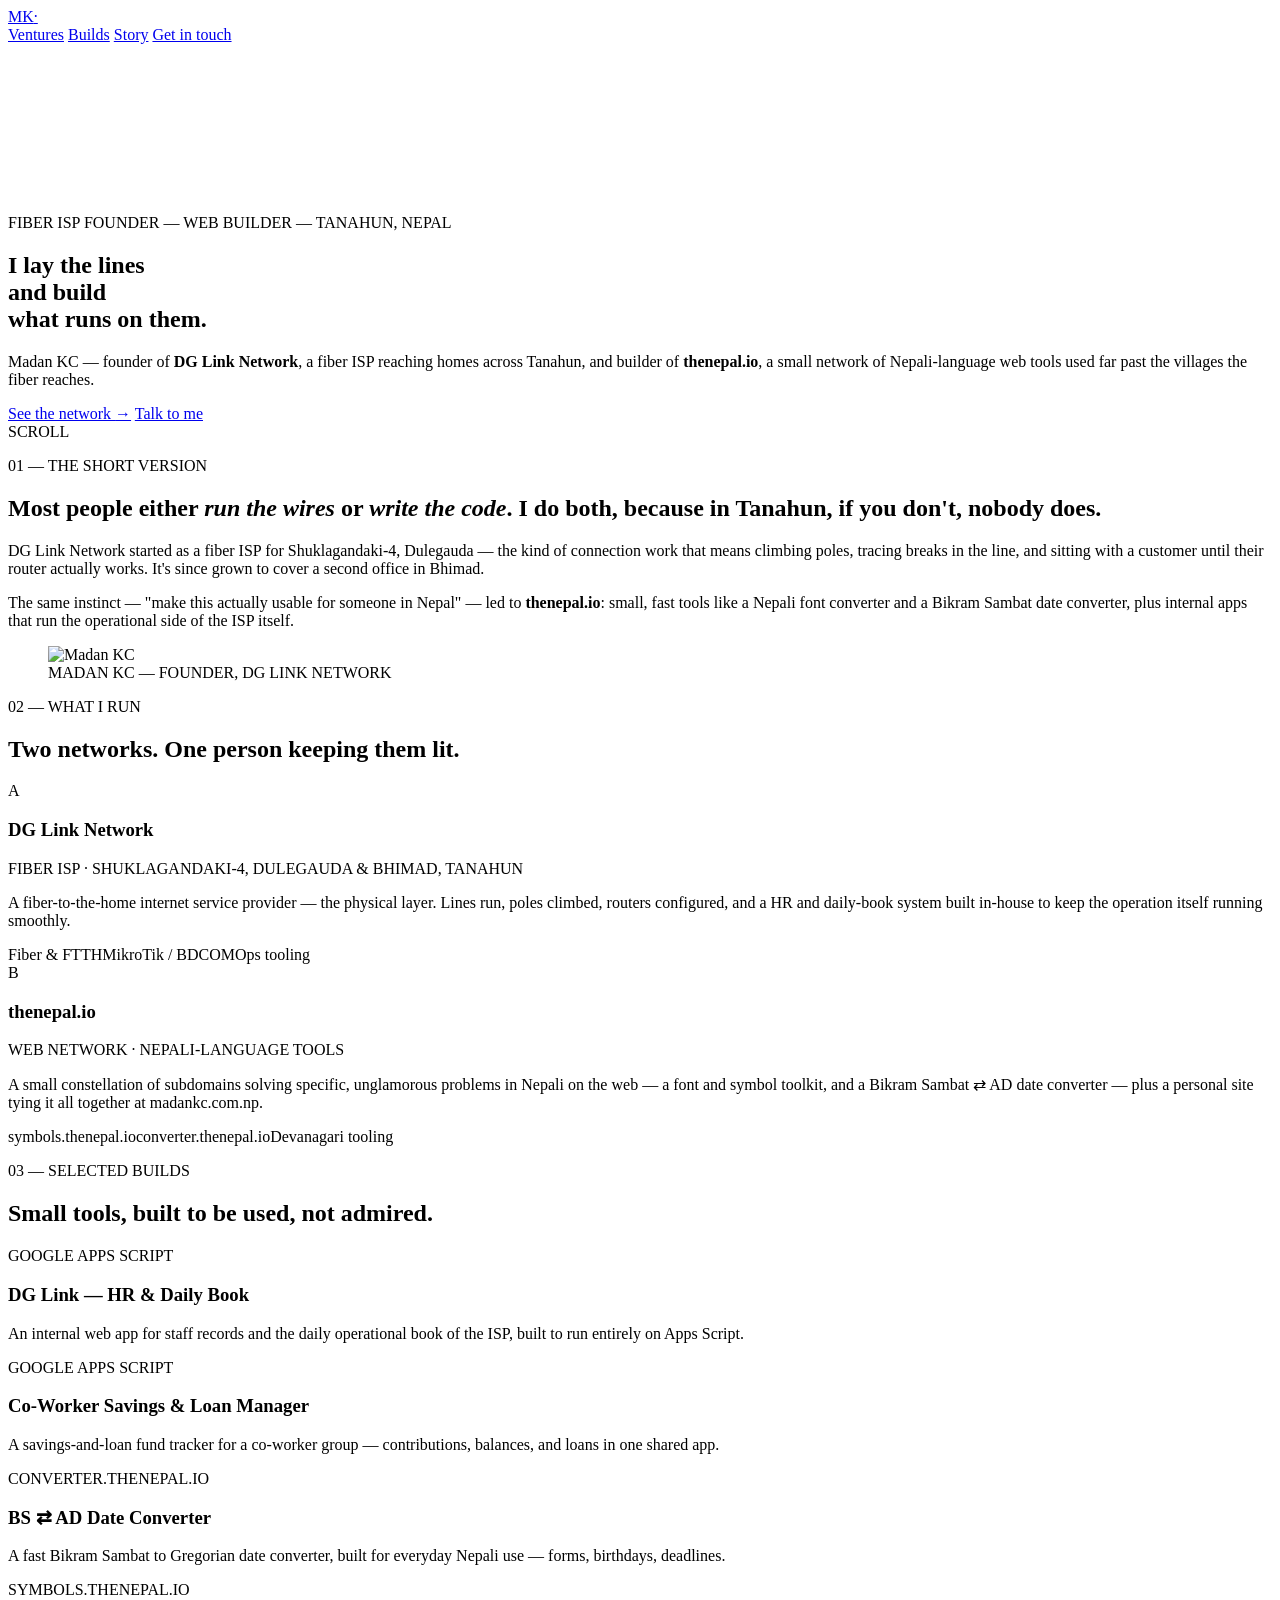
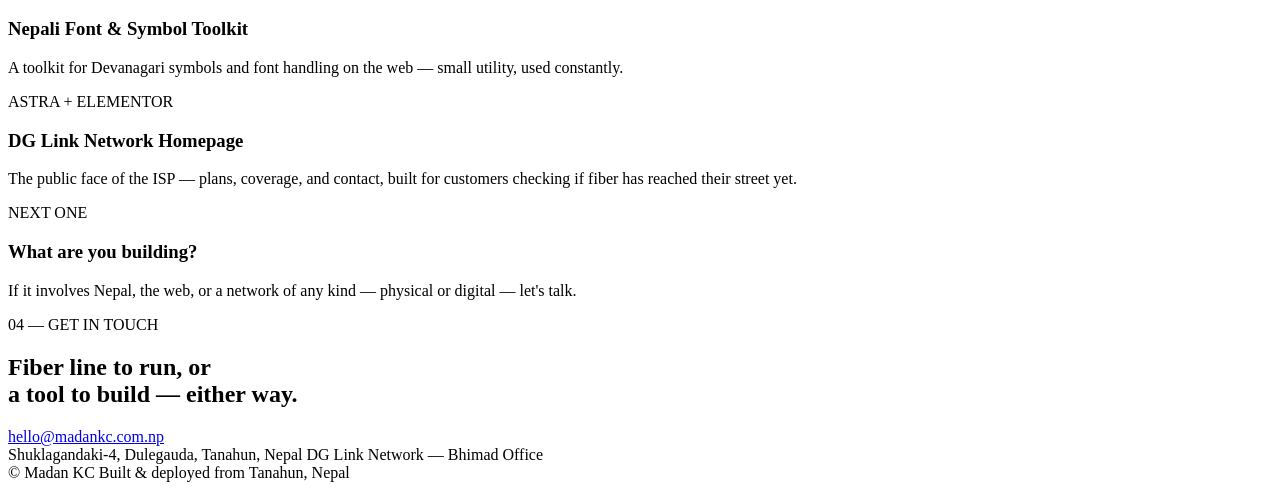
==== index.html @ 20a12b18 "Add files via upload" ====
<!DOCTYPE html>
<html lang="en">
<head>
<meta charset="UTF-8">
<meta name="viewport" content="width=device-width, initial-scale=1.0">
<title>Madan KC — Network &amp; Web Builder, Tanahun, Nepal</title>
<meta name="description" content="Madan KC builds internet infrastructure and the web tools that run on it — from DG Link Network's fiber lines in Tanahun to thenepal.io's Nepali web tools.">

<link rel="preconnect" href="https://fonts.googleapis.com">
<link rel="preconnect" href="https://fonts.gstatic.com" crossorigin>
<link href="https://fonts.googleapis.com/css2?family=Space+Grotesk:wght@400;500;600;700&family=IBM+Plex+Sans:wght@400;500;600&family=IBM+Plex+Mono:wght@400;500&display=swap" rel="stylesheet">

<link rel="stylesheet" href="css/style.css">
</head>
<body>

<div class="grain"></div>
<div class="cursor-dot" id="cursorDot"></div>

<header class="site-nav">
  <a href="#top" class="nav-mark">MK<span>·</span></a>
  <nav class="nav-links">
    <a href="#ventures" data-hover>Ventures</a>
    <a href="#builds" data-hover>Builds</a>
    <a href="#story" data-hover>Story</a>
    <a href="#contact" data-hover class="nav-cta">Get in touch</a>
  </nav>
</header>

<!-- ============ HERO ============ -->
<section class="hero" id="top">
  <canvas id="heroCanvas"></canvas>
  <div class="hero-vignette"></div>

  <div class="hero-content">
    <p class="eyebrow mono">FIBER ISP FOUNDER — WEB BUILDER — TANAHUN, NEPAL</p>
    <h1 class="hero-title">
      I lay the lines<br>
      <span class="accent-amber">and build</span><br>
      what runs on them.
    </h1>
    <p class="hero-sub">
      Madan KC — founder of <strong>DG Link Network</strong>, a fiber ISP reaching homes
      across Tanahun, and builder of <strong>thenepal.io</strong>, a small network of
      Nepali-language web tools used far past the villages the fiber reaches.
    </p>
    <div class="hero-actions">
      <a href="#ventures" class="btn btn-primary" data-hover>See the network <span>→</span></a>
      <a href="#contact" class="btn btn-ghost" data-hover>Talk to me</a>
    </div>
  </div>

  <div class="hero-scroll mono">
    <span>SCROLL</span>
    <div class="scroll-line"><i></i></div>
  </div>
</section>

<!-- ============ SIGNAL DIVIDER ============ -->
<div class="signal-divider" data-signal></div>

<!-- ============ STORY ============ -->
<section class="story" id="story">
  <div class="wrap">
    <p class="section-tag mono">01 — THE SHORT VERSION</p>
    <h2 class="story-lead">
      Most people either <em>run the wires</em> or <em>write the code</em>.
      I do both, because in Tanahun, if you don't, nobody does.
    </h2>
    <div class="story-grid story-grid-portrait">
      <div class="story-col">
        <p>
          DG Link Network started as a fiber ISP for Shuklagandaki-4, Dulegauda —
          the kind of connection work that means climbing poles, tracing breaks
          in the line, and sitting with a customer until their router actually
          works. It's since grown to cover a second office in Bhimad.
        </p>
        <p>
          The same instinct — "make this actually usable for someone in Nepal" —
          led to <strong>thenepal.io</strong>: small, fast tools like a Nepali
          font converter and a Bikram Sambat date converter, plus internal apps
          that run the operational side of the ISP itself.
        </p>
      </div>
      <figure class="story-portrait">
        <img src="assets/profile.jpg" alt="Madan KC" loading="lazy">
        <figcaption class="mono">MADAN KC — FOUNDER, DG LINK NETWORK</figcaption>
      </figure>
    </div>
  </div>
</section>

<!-- ============ VENTURES ============ -->
<section class="ventures" id="ventures">
  <div class="wrap">
    <p class="section-tag mono">02 — WHAT I RUN</p>
    <h2 class="section-title">Two networks. One person keeping them lit.</h2>

    <article class="venture-card">
      <div class="venture-index mono">A</div>
      <div class="venture-body">
        <h3>DG Link Network</h3>
        <p class="venture-role mono">FIBER ISP · SHUKLAGANDAKI-4, DULEGAUDA &amp; BHIMAD, TANAHUN</p>
        <p>
          A fiber-to-the-home internet service provider — the physical layer.
          Lines run, poles climbed, routers configured, and a HR and daily-book
          system built in-house to keep the operation itself running smoothly.
        </p>
        <div class="venture-tags">
          <span>Fiber &amp; FTTH</span><span>MikroTik / BDCOM</span><span>Ops tooling</span>
        </div>
      </div>
      <div class="venture-visual" data-node></div>
    </article>

    <article class="venture-card reverse">
      <div class="venture-index mono">B</div>
      <div class="venture-body">
        <h3>thenepal.io</h3>
        <p class="venture-role mono">WEB NETWORK · NEPALI-LANGUAGE TOOLS</p>
        <p>
          A small constellation of subdomains solving specific, unglamorous
          problems in Nepali on the web — a font and symbol toolkit, and a
          Bikram Sambat ⇄ AD date converter — plus a personal site tying it
          all together at madankc.com.np.
        </p>
        <div class="venture-tags">
          <span>symbols.thenepal.io</span><span>converter.thenepal.io</span><span>Devanagari tooling</span>
        </div>
      </div>
      <div class="venture-visual" data-node></div>
    </article>
  </div>
</section>

<!-- ============ SIGNAL DIVIDER ============ -->
<div class="signal-divider" data-signal></div>

<!-- ============ BUILDS ============ -->
<section class="builds" id="builds">
  <div class="wrap">
    <p class="section-tag mono">03 — SELECTED BUILDS</p>
    <h2 class="section-title">Small tools, built to be used, not admired.</h2>

    <div class="builds-grid">
      <div class="build-card" data-hover>
        <p class="build-tag mono">GOOGLE APPS SCRIPT</p>
        <h3>DG Link — HR &amp; Daily Book</h3>
        <p>An internal web app for staff records and the daily operational book of the ISP, built to run entirely on Apps Script.</p>
      </div>
      <div class="build-card" data-hover>
        <p class="build-tag mono">GOOGLE APPS SCRIPT</p>
        <h3>Co-Worker Savings &amp; Loan Manager</h3>
        <p>A savings-and-loan fund tracker for a co-worker group — contributions, balances, and loans in one shared app.</p>
      </div>
      <div class="build-card" data-hover>
        <p class="build-tag mono">CONVERTER.THENEPAL.IO</p>
        <h3>BS ⇄ AD Date Converter</h3>
        <p>A fast Bikram Sambat to Gregorian date converter, built for everyday Nepali use — forms, birthdays, deadlines.</p>
      </div>
      <div class="build-card" data-hover>
        <p class="build-tag mono">SYMBOLS.THENEPAL.IO</p>
        <h3>Nepali Font &amp; Symbol Toolkit</h3>
        <p>A toolkit for Devanagari symbols and font handling on the web — small utility, used constantly.</p>
      </div>
      <div class="build-card" data-hover>
        <p class="build-tag mono">ASTRA + ELEMENTOR</p>
        <h3>DG Link Network Homepage</h3>
        <p>The public face of the ISP — plans, coverage, and contact, built for customers checking if fiber has reached their street yet.</p>
      </div>
      <div class="build-card build-card-cta" data-hover>
        <p class="build-tag mono">NEXT ONE</p>
        <h3>What are you building?</h3>
        <p>If it involves Nepal, the web, or a network of any kind — physical or digital — let's talk.</p>
      </div>
    </div>
  </div>
</section>

<!-- ============ CONTACT ============ -->
<section class="contact" id="contact">
  <div class="wrap">
    <p class="section-tag mono">04 — GET IN TOUCH</p>
    <h2 class="contact-title">
      Fiber line to run, or<br><span class="accent-teal">a tool to build</span> — either way.
    </h2>
    <div class="contact-row">
      <a href="mailto:hello@madankc.com.np" class="contact-email" data-hover>hello@madankc.com.np</a>
      <div class="contact-meta mono">
        <span>Shuklagandaki-4, Dulegauda, Tanahun, Nepal</span>
        <span>DG Link Network — Bhimad Office</span>
      </div>
    </div>
  </div>
</section>

<footer class="site-footer">
  <div class="wrap">
    <span class="mono">© <span id="year"></span> Madan KC</span>
    <span class="mono">Built &amp; deployed from Tanahun, Nepal</span>
  </div>
</footer>

<script type="importmap">
{ "imports": { "three": "https://unpkg.com/three@0.160.0/build/three.module.js" } }
</script>
<script src="https://cdnjs.cloudflare.com/ajax/libs/gsap/3.12.5/gsap.min.js"></script>
<script src="https://cdnjs.cloudflare.com/ajax/libs/gsap/3.12.5/ScrollTrigger.min.js"></script>
<script type="module" src="js/hero.js"></script>
<script src="js/main.js"></script>
</body>
</html>
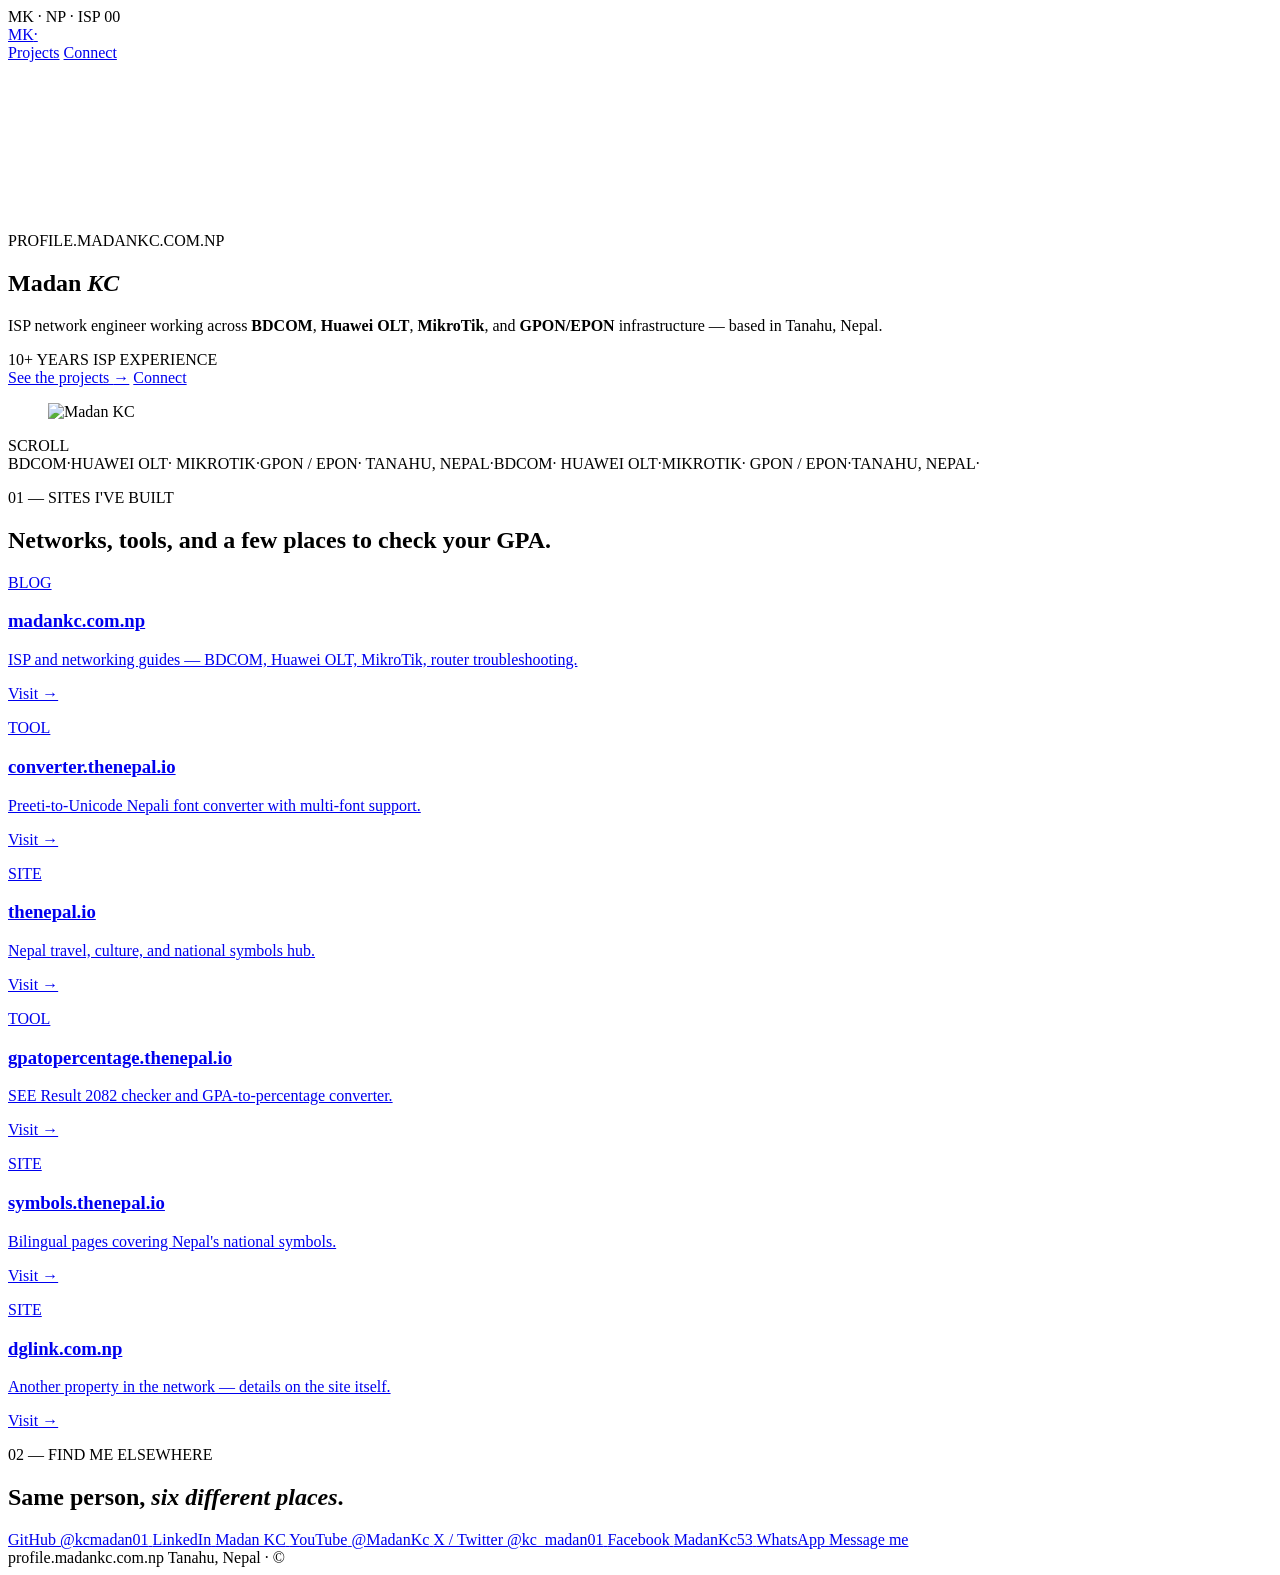
==== commit efb36e3d: "Update index.html" ====
--- a/index.html
+++ b/index.html
@@ -3,27 +3,35 @@
 <head>
 <meta charset="UTF-8">
 <meta name="viewport" content="width=device-width, initial-scale=1.0">
-<title>Madan KC — Network &amp; Web Builder, Tanahun, Nepal</title>
-<meta name="description" content="Madan KC builds internet infrastructure and the web tools that run on it — from DG Link Network's fiber lines in Tanahun to thenepal.io's Nepali web tools.">
+<title>Madan KC — ISP Network Engineer, Tanahu, Nepal</title>
+<meta name="description" content="Madan KC — ISP network engineer working across BDCOM, Huawei OLT, MikroTik and GPON/EPON infrastructure in Tanahu, Nepal. Sites, tools and where to find him.">
 
 <link rel="preconnect" href="https://fonts.googleapis.com">
 <link rel="preconnect" href="https://fonts.gstatic.com" crossorigin>
-<link href="https://fonts.googleapis.com/css2?family=Space+Grotesk:wght@400;500;600;700&family=IBM+Plex+Sans:wght@400;500;600&family=IBM+Plex+Mono:wght@400;500&display=swap" rel="stylesheet">
+<link href="https://fonts.googleapis.com/css2?family=Space+Grotesk:wght@400;500;600;700&family=Fraunces:ital,wght@1,500&family=IBM+Plex+Sans:wght@400;500;600&family=IBM+Plex+Mono:wght@400;500&display=swap" rel="stylesheet">
 
 <link rel="stylesheet" href="css/style.css">
 </head>
 <body>
 
 <div class="grain"></div>
+<div class="cursor-ring" id="cursorRing"></div>
 <div class="cursor-dot" id="cursorDot"></div>
+
+<!-- ============ LOADER ============ -->
+<div class="loader" id="loader">
+  <div class="loader-inner">
+    <span class="loader-mark mono">MK · NP · ISP</span>
+    <span class="loader-count mono" id="loaderCount">00</span>
+  </div>
+  <div class="loader-bar"><i id="loaderFill"></i></div>
+</div>
 
 <header class="site-nav">
   <a href="#top" class="nav-mark">MK<span>·</span></a>
   <nav class="nav-links">
-    <a href="#ventures" data-hover>Ventures</a>
-    <a href="#builds" data-hover>Builds</a>
-    <a href="#story" data-hover>Story</a>
-    <a href="#contact" data-hover class="nav-cta">Get in touch</a>
+    <a href="#projects" data-hover data-magnetic>Projects</a>
+    <a href="#connect" data-hover data-magnetic class="nav-cta">Connect</a>
   </nav>
 </header>
 
@@ -32,22 +40,27 @@
   <canvas id="heroCanvas"></canvas>
   <div class="hero-vignette"></div>
 
-  <div class="hero-content">
-    <p class="eyebrow mono">FIBER ISP FOUNDER — WEB BUILDER — TANAHUN, NEPAL</p>
-    <h1 class="hero-title">
-      I lay the lines<br>
-      <span class="accent-amber">and build</span><br>
-      what runs on them.
-    </h1>
-    <p class="hero-sub">
-      Madan KC — founder of <strong>DG Link Network</strong>, a fiber ISP reaching homes
-      across Tanahun, and builder of <strong>thenepal.io</strong>, a small network of
-      Nepali-language web tools used far past the villages the fiber reaches.
-    </p>
-    <div class="hero-actions">
-      <a href="#ventures" class="btn btn-primary" data-hover>See the network <span>→</span></a>
-      <a href="#contact" class="btn btn-ghost" data-hover>Talk to me</a>
+  <div class="hero-content hero-content-split">
+    <div class="hero-text">
+      <p class="eyebrow mono" data-split-chars>PROFILE.MADANKC.COM.NP</p>
+      <h1 class="hero-title">
+        <span class="line"><span class="line-inner">Madan</span></span>
+        <span class="line"><span class="line-inner"><em class="serif-em">KC</em></span></span>
+      </h1>
+      <p class="hero-sub">
+        ISP network engineer working across <strong>BDCOM</strong>, <strong>Huawei OLT</strong>,
+        <strong>MikroTik</strong>, and <strong>GPON/EPON</strong> infrastructure — based in
+        Tanahu, Nepal.
+      </p>
+      <div class="hero-badge mono">10+ YEARS ISP EXPERIENCE</div>
+      <div class="hero-actions">
+        <a href="#projects" class="btn btn-primary" data-hover data-magnetic>See the projects <span>→</span></a>
+        <a href="#connect" class="btn btn-ghost" data-hover data-magnetic>Connect</a>
+      </div>
     </div>
+    <figure class="hero-portrait" data-tilt>
+      <img src="assets/profile.jpg" alt="Madan KC" loading="lazy">
+    </figure>
   </div>
 
   <div class="hero-scroll mono">
@@ -56,156 +69,120 @@
   </div>
 </section>
 
-<!-- ============ SIGNAL DIVIDER ============ -->
-<div class="signal-divider" data-signal></div>
+<!-- ============ MARQUEE ============ -->
+<div class="marquee">
+  <div class="marquee-track">
+    <span>BDCOM</span><span>·</span><span>HUAWEI&nbsp;OLT</span><span>·</span>
+    <span>MIKROTIK</span><span>·</span><span>GPON&nbsp;/&nbsp;EPON</span><span>·</span>
+    <span>TANAHU,&nbsp;NEPAL</span><span>·</span><span>BDCOM</span><span>·</span>
+    <span>HUAWEI&nbsp;OLT</span><span>·</span><span>MIKROTIK</span><span>·</span>
+    <span>GPON&nbsp;/&nbsp;EPON</span><span>·</span><span>TANAHU,&nbsp;NEPAL</span><span>·</span>
+  </div>
+</div>
 
-<!-- ============ STORY ============ -->
-<section class="story" id="story">
+<!-- ============ PROJECTS ============ -->
+<section class="builds" id="projects">
   <div class="wrap">
-    <p class="section-tag mono">01 — THE SHORT VERSION</p>
-    <h2 class="story-lead">
-      Most people either <em>run the wires</em> or <em>write the code</em>.
-      I do both, because in Tanahun, if you don't, nobody does.
-    </h2>
-    <div class="story-grid story-grid-portrait">
-      <div class="story-col">
-        <p>
-          DG Link Network started as a fiber ISP for Shuklagandaki-4, Dulegauda —
-          the kind of connection work that means climbing poles, tracing breaks
-          in the line, and sitting with a customer until their router actually
-          works. It's since grown to cover a second office in Bhimad.
-        </p>
-        <p>
-          The same instinct — "make this actually usable for someone in Nepal" —
-          led to <strong>thenepal.io</strong>: small, fast tools like a Nepali
-          font converter and a Bikram Sambat date converter, plus internal apps
-          that run the operational side of the ISP itself.
-        </p>
-      </div>
-      <figure class="story-portrait">
-        <img src="assets/profile.jpg" alt="Madan KC" loading="lazy">
-        <figcaption class="mono">MADAN KC — FOUNDER, DG LINK NETWORK</figcaption>
-      </figure>
+    <p class="section-tag mono">01 — SITES I'VE BUILT</p>
+    <h2 class="section-title" data-split-words>Networks, tools, and a few places to check your GPA.</h2>
+
+    <div class="builds-grid">
+      <a class="build-card" href="https://madankc.com.np" target="_blank" rel="noopener" data-hover data-tilt>
+        <p class="build-tag mono">BLOG</p>
+        <h3>madankc.com.np</h3>
+        <p>ISP and networking guides — BDCOM, Huawei OLT, MikroTik, router troubleshooting.</p>
+        <span class="build-link mono">Visit →</span>
+      </a>
+      <a class="build-card" href="https://converter.thenepal.io" target="_blank" rel="noopener" data-hover data-tilt>
+        <p class="build-tag mono">TOOL</p>
+        <h3>converter.thenepal.io</h3>
+        <p>Preeti-to-Unicode Nepali font converter with multi-font support.</p>
+        <span class="build-link mono">Visit →</span>
+      </a>
+      <a class="build-card" href="https://thenepal.io" target="_blank" rel="noopener" data-hover data-tilt>
+        <p class="build-tag mono">SITE</p>
+        <h3>thenepal.io</h3>
+        <p>Nepal travel, culture, and national symbols hub.</p>
+        <span class="build-link mono">Visit →</span>
+      </a>
+      <a class="build-card" href="https://gpatopercentage.thenepal.io" target="_blank" rel="noopener" data-hover data-tilt>
+        <p class="build-tag mono">TOOL</p>
+        <h3>gpatopercentage.thenepal.io</h3>
+        <p>SEE Result 2082 checker and GPA-to-percentage converter.</p>
+        <span class="build-link mono">Visit →</span>
+      </a>
+      <a class="build-card" href="https://symbols.thenepal.io" target="_blank" rel="noopener" data-hover data-tilt>
+        <p class="build-tag mono">SITE</p>
+        <h3>symbols.thenepal.io</h3>
+        <p>Bilingual pages covering Nepal's national symbols.</p>
+        <span class="build-link mono">Visit →</span>
+      </a>
+      <a class="build-card" href="https://dglink.com.np" target="_blank" rel="noopener" data-hover data-tilt>
+        <p class="build-tag mono">SITE</p>
+        <h3>dglink.com.np</h3>
+        <p>Another property in the network — details on the site itself.</p>
+        <span class="build-link mono">Visit →</span>
+      </a>
     </div>
-  </div>
-</section>
-
-<!-- ============ VENTURES ============ -->
-<section class="ventures" id="ventures">
-  <div class="wrap">
-    <p class="section-tag mono">02 — WHAT I RUN</p>
-    <h2 class="section-title">Two networks. One person keeping them lit.</h2>
-
-    <article class="venture-card">
-      <div class="venture-index mono">A</div>
-      <div class="venture-body">
-        <h3>DG Link Network</h3>
-        <p class="venture-role mono">FIBER ISP · SHUKLAGANDAKI-4, DULEGAUDA &amp; BHIMAD, TANAHUN</p>
-        <p>
-          A fiber-to-the-home internet service provider — the physical layer.
-          Lines run, poles climbed, routers configured, and a HR and daily-book
-          system built in-house to keep the operation itself running smoothly.
-        </p>
-        <div class="venture-tags">
-          <span>Fiber &amp; FTTH</span><span>MikroTik / BDCOM</span><span>Ops tooling</span>
-        </div>
-      </div>
-      <div class="venture-visual" data-node></div>
-    </article>
-
-    <article class="venture-card reverse">
-      <div class="venture-index mono">B</div>
-      <div class="venture-body">
-        <h3>thenepal.io</h3>
-        <p class="venture-role mono">WEB NETWORK · NEPALI-LANGUAGE TOOLS</p>
-        <p>
-          A small constellation of subdomains solving specific, unglamorous
-          problems in Nepali on the web — a font and symbol toolkit, and a
-          Bikram Sambat ⇄ AD date converter — plus a personal site tying it
-          all together at madankc.com.np.
-        </p>
-        <div class="venture-tags">
-          <span>symbols.thenepal.io</span><span>converter.thenepal.io</span><span>Devanagari tooling</span>
-        </div>
-      </div>
-      <div class="venture-visual" data-node></div>
-    </article>
   </div>
 </section>
 
 <!-- ============ SIGNAL DIVIDER ============ -->
 <div class="signal-divider" data-signal></div>
 
-<!-- ============ BUILDS ============ -->
-<section class="builds" id="builds">
+<!-- ============ CONNECT ============ -->
+<section class="contact" id="connect">
   <div class="wrap">
-    <p class="section-tag mono">03 — SELECTED BUILDS</p>
-    <h2 class="section-title">Small tools, built to be used, not admired.</h2>
+    <p class="section-tag mono">02 — FIND ME ELSEWHERE</p>
+    <h2 class="contact-title" data-split-words>
+      Same person, <em class="serif-em accent-teal-em">six different places</em>.
+    </h2>
 
-    <div class="builds-grid">
-      <div class="build-card" data-hover>
-        <p class="build-tag mono">GOOGLE APPS SCRIPT</p>
-        <h3>DG Link — HR &amp; Daily Book</h3>
-        <p>An internal web app for staff records and the daily operational book of the ISP, built to run entirely on Apps Script.</p>
-      </div>
-      <div class="build-card" data-hover>
-        <p class="build-tag mono">GOOGLE APPS SCRIPT</p>
-        <h3>Co-Worker Savings &amp; Loan Manager</h3>
-        <p>A savings-and-loan fund tracker for a co-worker group — contributions, balances, and loans in one shared app.</p>
-      </div>
-      <div class="build-card" data-hover>
-        <p class="build-tag mono">CONVERTER.THENEPAL.IO</p>
-        <h3>BS ⇄ AD Date Converter</h3>
-        <p>A fast Bikram Sambat to Gregorian date converter, built for everyday Nepali use — forms, birthdays, deadlines.</p>
-      </div>
-      <div class="build-card" data-hover>
-        <p class="build-tag mono">SYMBOLS.THENEPAL.IO</p>
-        <h3>Nepali Font &amp; Symbol Toolkit</h3>
-        <p>A toolkit for Devanagari symbols and font handling on the web — small utility, used constantly.</p>
-      </div>
-      <div class="build-card" data-hover>
-        <p class="build-tag mono">ASTRA + ELEMENTOR</p>
-        <h3>DG Link Network Homepage</h3>
-        <p>The public face of the ISP — plans, coverage, and contact, built for customers checking if fiber has reached their street yet.</p>
-      </div>
-      <div class="build-card build-card-cta" data-hover>
-        <p class="build-tag mono">NEXT ONE</p>
-        <h3>What are you building?</h3>
-        <p>If it involves Nepal, the web, or a network of any kind — physical or digital — let's talk.</p>
-      </div>
-    </div>
-  </div>
-</section>
-
-<!-- ============ CONTACT ============ -->
-<section class="contact" id="contact">
-  <div class="wrap">
-    <p class="section-tag mono">04 — GET IN TOUCH</p>
-    <h2 class="contact-title">
-      Fiber line to run, or<br><span class="accent-teal">a tool to build</span> — either way.
-    </h2>
-    <div class="contact-row">
-      <a href="mailto:hello@madankc.com.np" class="contact-email" data-hover>hello@madankc.com.np</a>
-      <div class="contact-meta mono">
-        <span>Shuklagandaki-4, Dulegauda, Tanahun, Nepal</span>
-        <span>DG Link Network — Bhimad Office</span>
-      </div>
+    <div class="social-grid">
+      <a class="social-card" href="https://github.com/kcmadan01" target="_blank" rel="noopener" data-hover data-tilt>
+        <span class="sname">GitHub</span>
+        <span class="shandle mono">@kcmadan01</span>
+      </a>
+      <a class="social-card" href="https://www.linkedin.com/in/madan-kc-112b11206" target="_blank" rel="noopener" data-hover data-tilt>
+        <span class="sname">LinkedIn</span>
+        <span class="shandle mono">Madan KC</span>
+      </a>
+      <a class="social-card" href="https://youtube.com/@MadanKc" target="_blank" rel="noopener" data-hover data-tilt>
+        <span class="sname">YouTube</span>
+        <span class="shandle mono">@MadanKc</span>
+      </a>
+      <a class="social-card" href="https://x.com/kc_madan01" target="_blank" rel="noopener" data-hover data-tilt>
+        <span class="sname">X / Twitter</span>
+        <span class="shandle mono">@kc_madan01</span>
+      </a>
+      <a class="social-card" href="https://facebook.com/MadanKc53" target="_blank" rel="noopener" data-hover data-tilt>
+        <span class="sname">Facebook</span>
+        <span class="shandle mono">MadanKc53</span>
+      </a>
+      <a class="social-card" href="https://wa.me/+9779856065618" target="_blank" rel="noopener" data-hover data-tilt>
+        <span class="sname">WhatsApp</span>
+        <span class="shandle mono">Message me</span>
+      </a>
     </div>
   </div>
 </section>
 
 <footer class="site-footer">
   <div class="wrap">
-    <span class="mono">© <span id="year"></span> Madan KC</span>
-    <span class="mono">Built &amp; deployed from Tanahun, Nepal</span>
+    <span class="mono">profile.madankc.com.np</span>
+    <span class="mono">Tanahu, Nepal · © <span id="year"></span></span>
   </div>
 </footer>
 
 <script type="importmap">
-{ "imports": { "three": "https://unpkg.com/three@0.160.0/build/three.module.js" } }
+{ "imports": {
+    "three": "https://unpkg.com/three@0.160.0/build/three.module.js",
+    "three/addons/": "https://unpkg.com/three@0.160.0/examples/jsm/"
+} }
 </script>
 <script src="https://cdnjs.cloudflare.com/ajax/libs/gsap/3.12.5/gsap.min.js"></script>
 <script src="https://cdnjs.cloudflare.com/ajax/libs/gsap/3.12.5/ScrollTrigger.min.js"></script>
+<script src="https://unpkg.com/lenis@1.1.13/dist/lenis.min.js"></script>
 <script type="module" src="js/hero.js"></script>
 <script src="js/main.js"></script>
 </body>
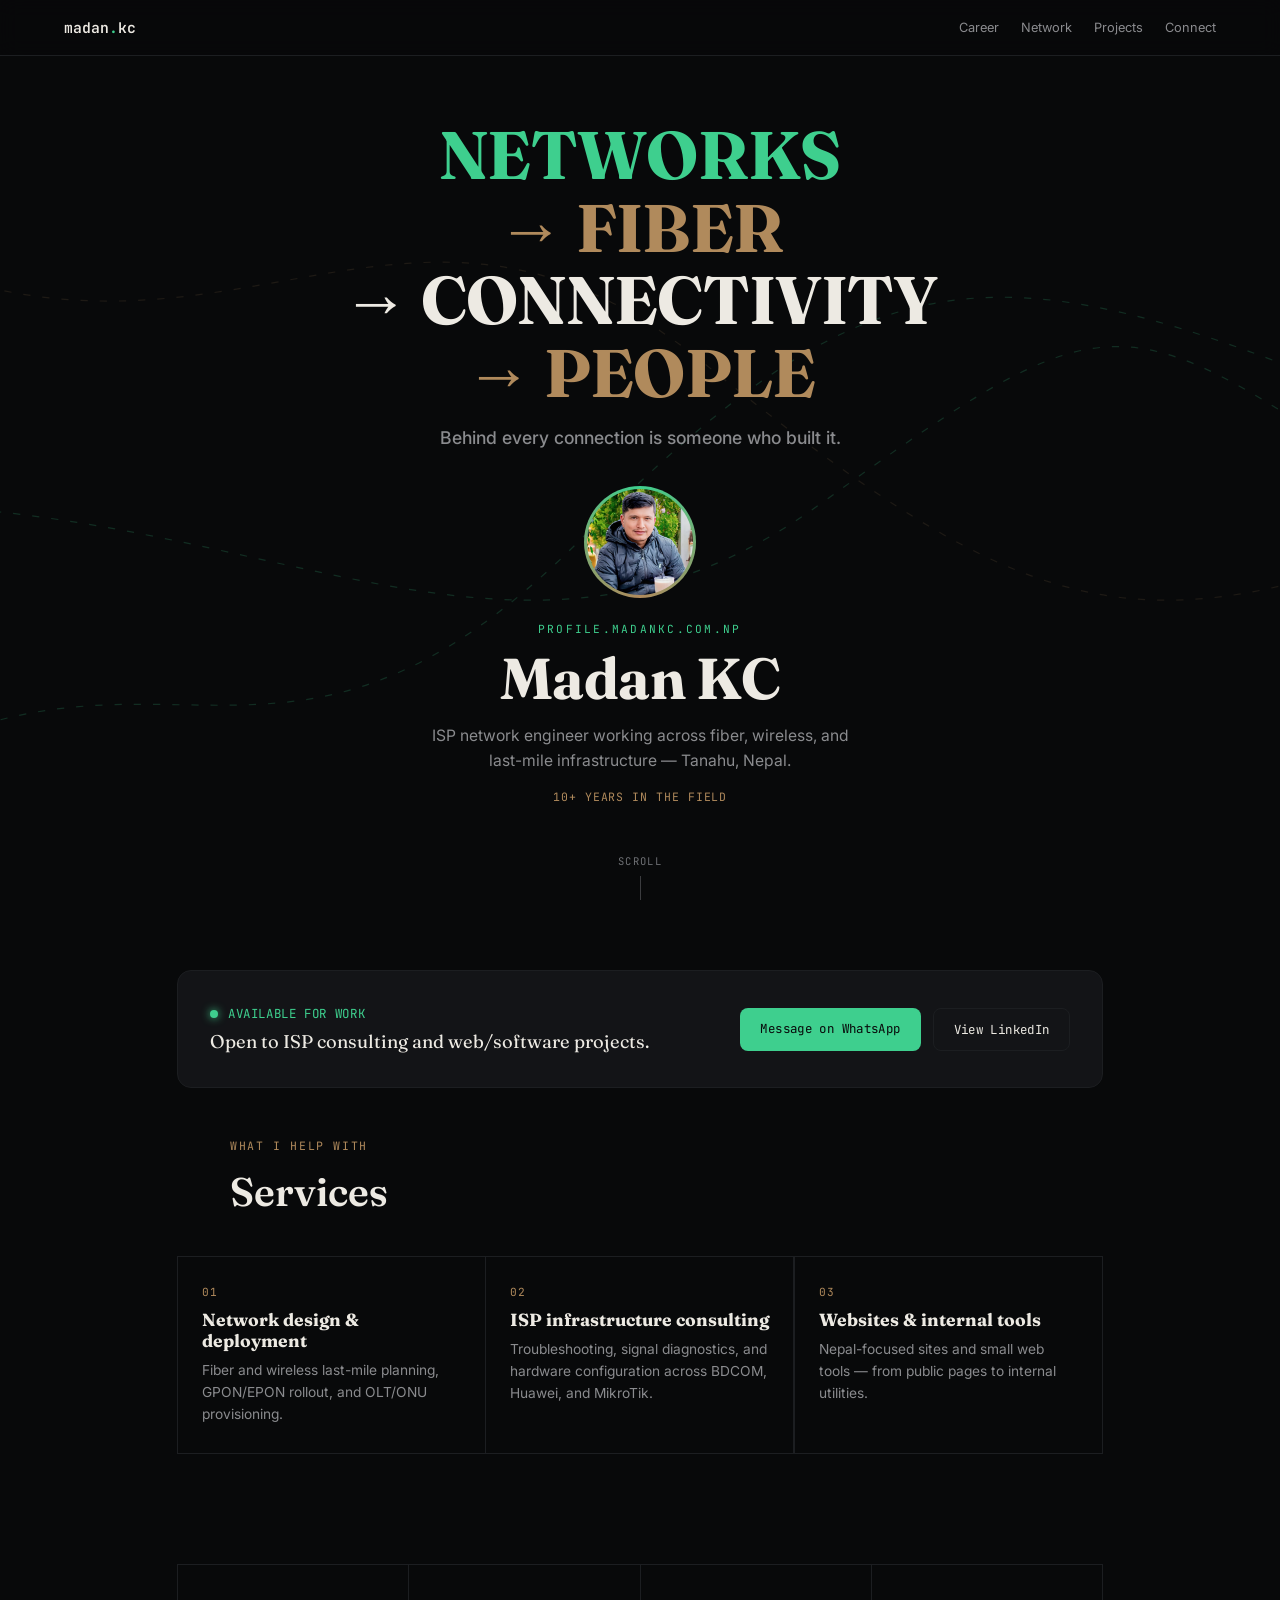
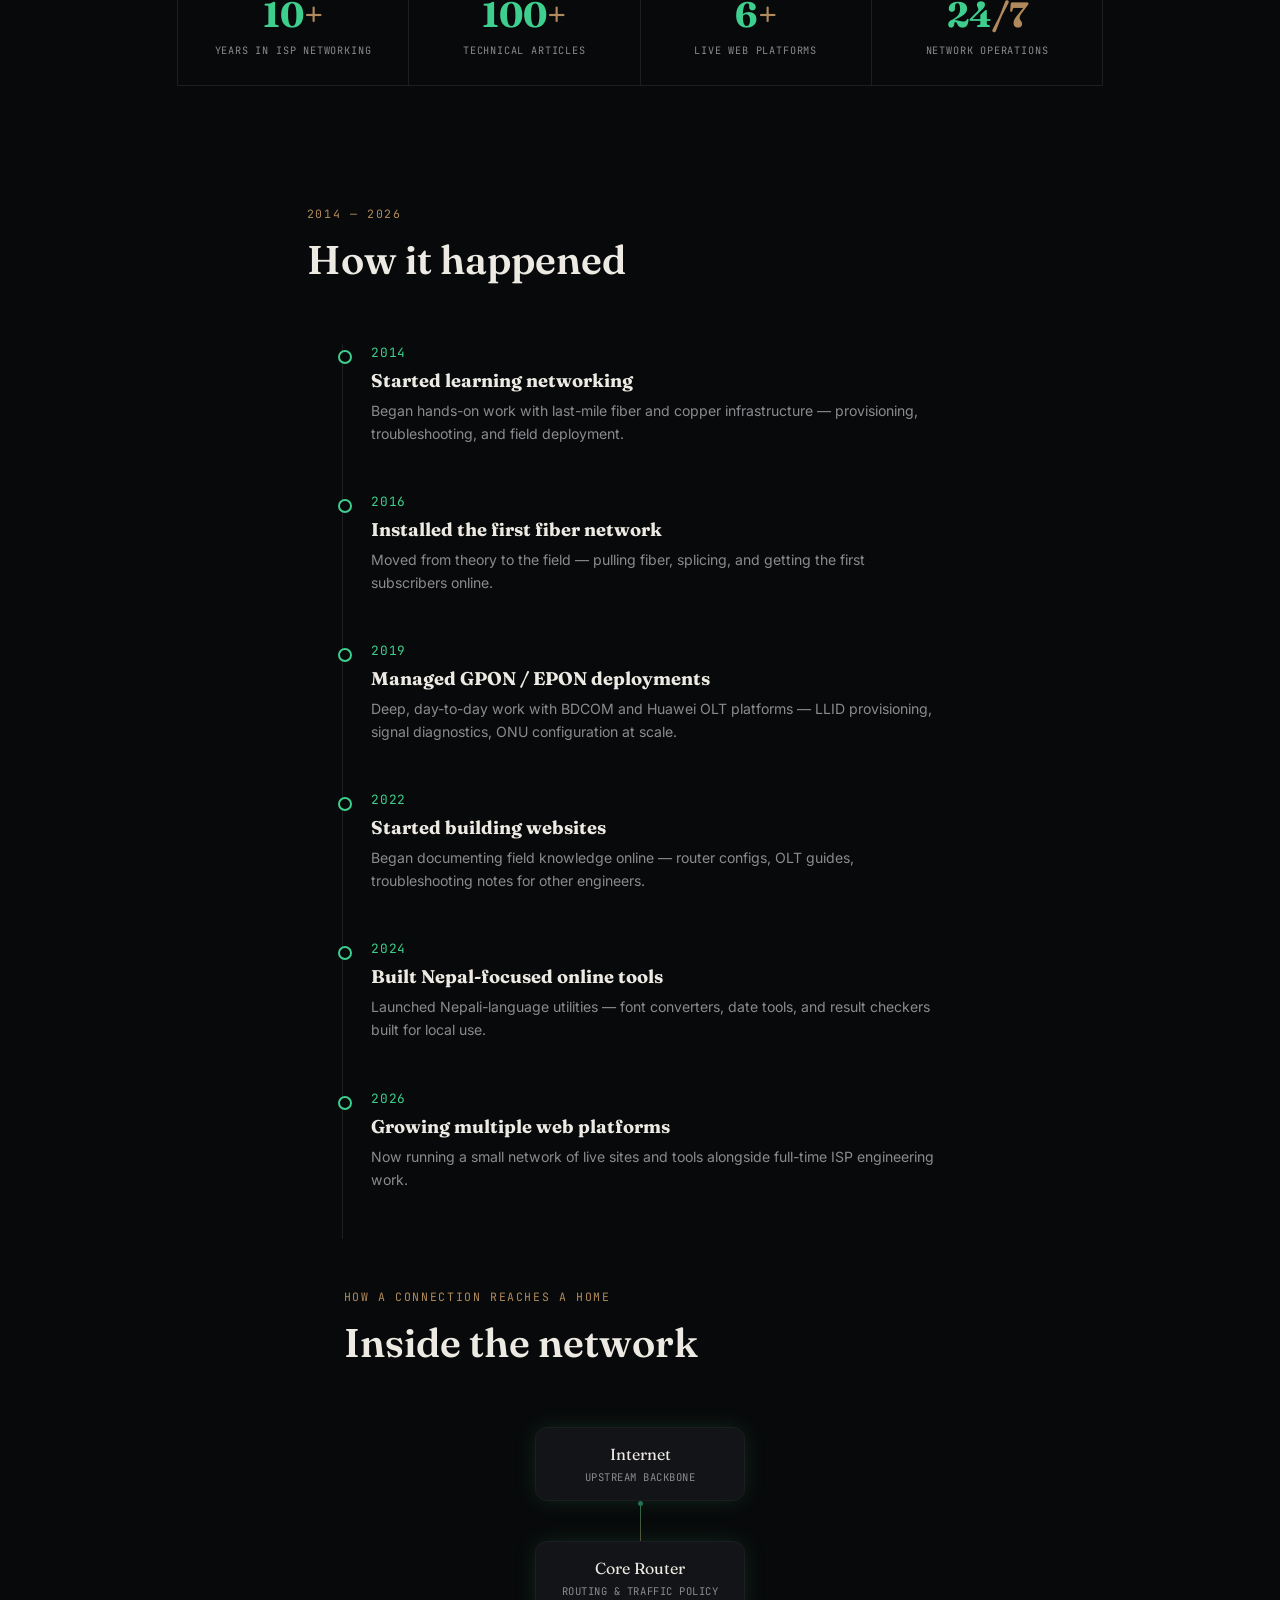
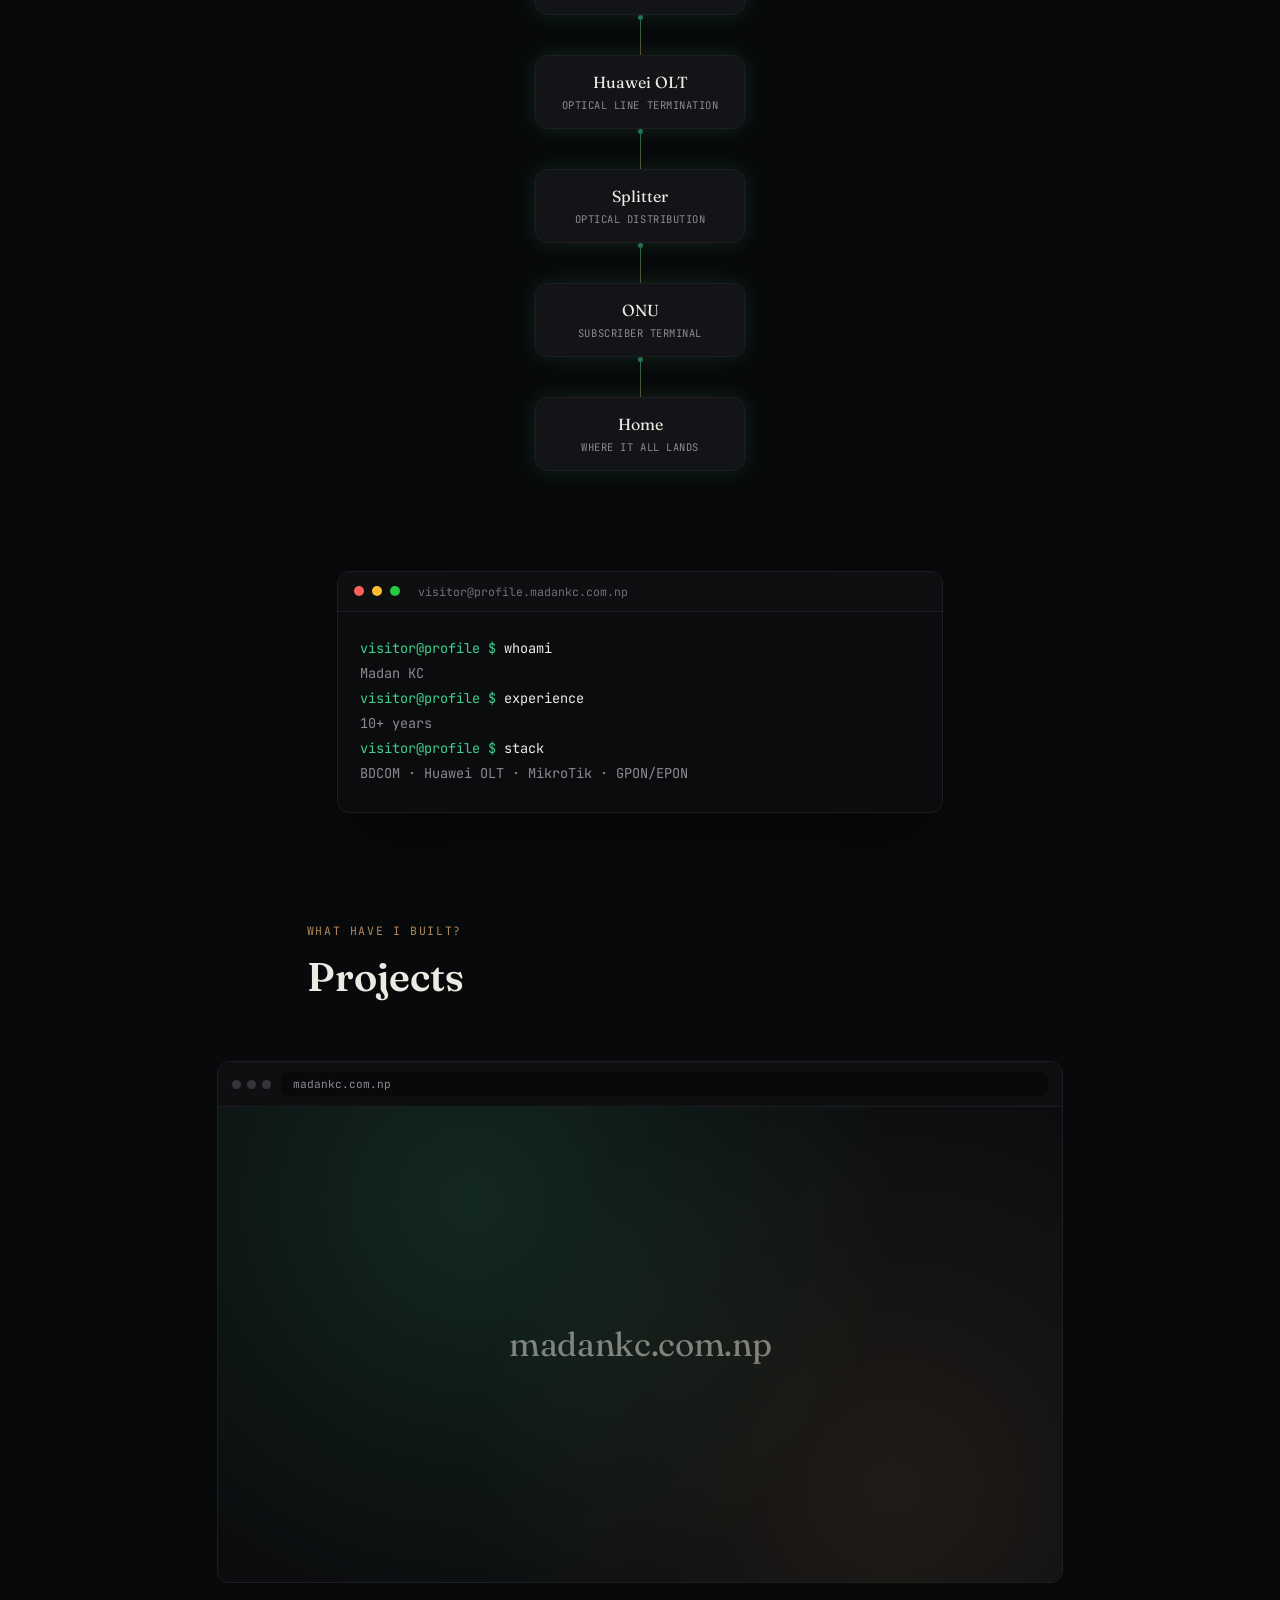
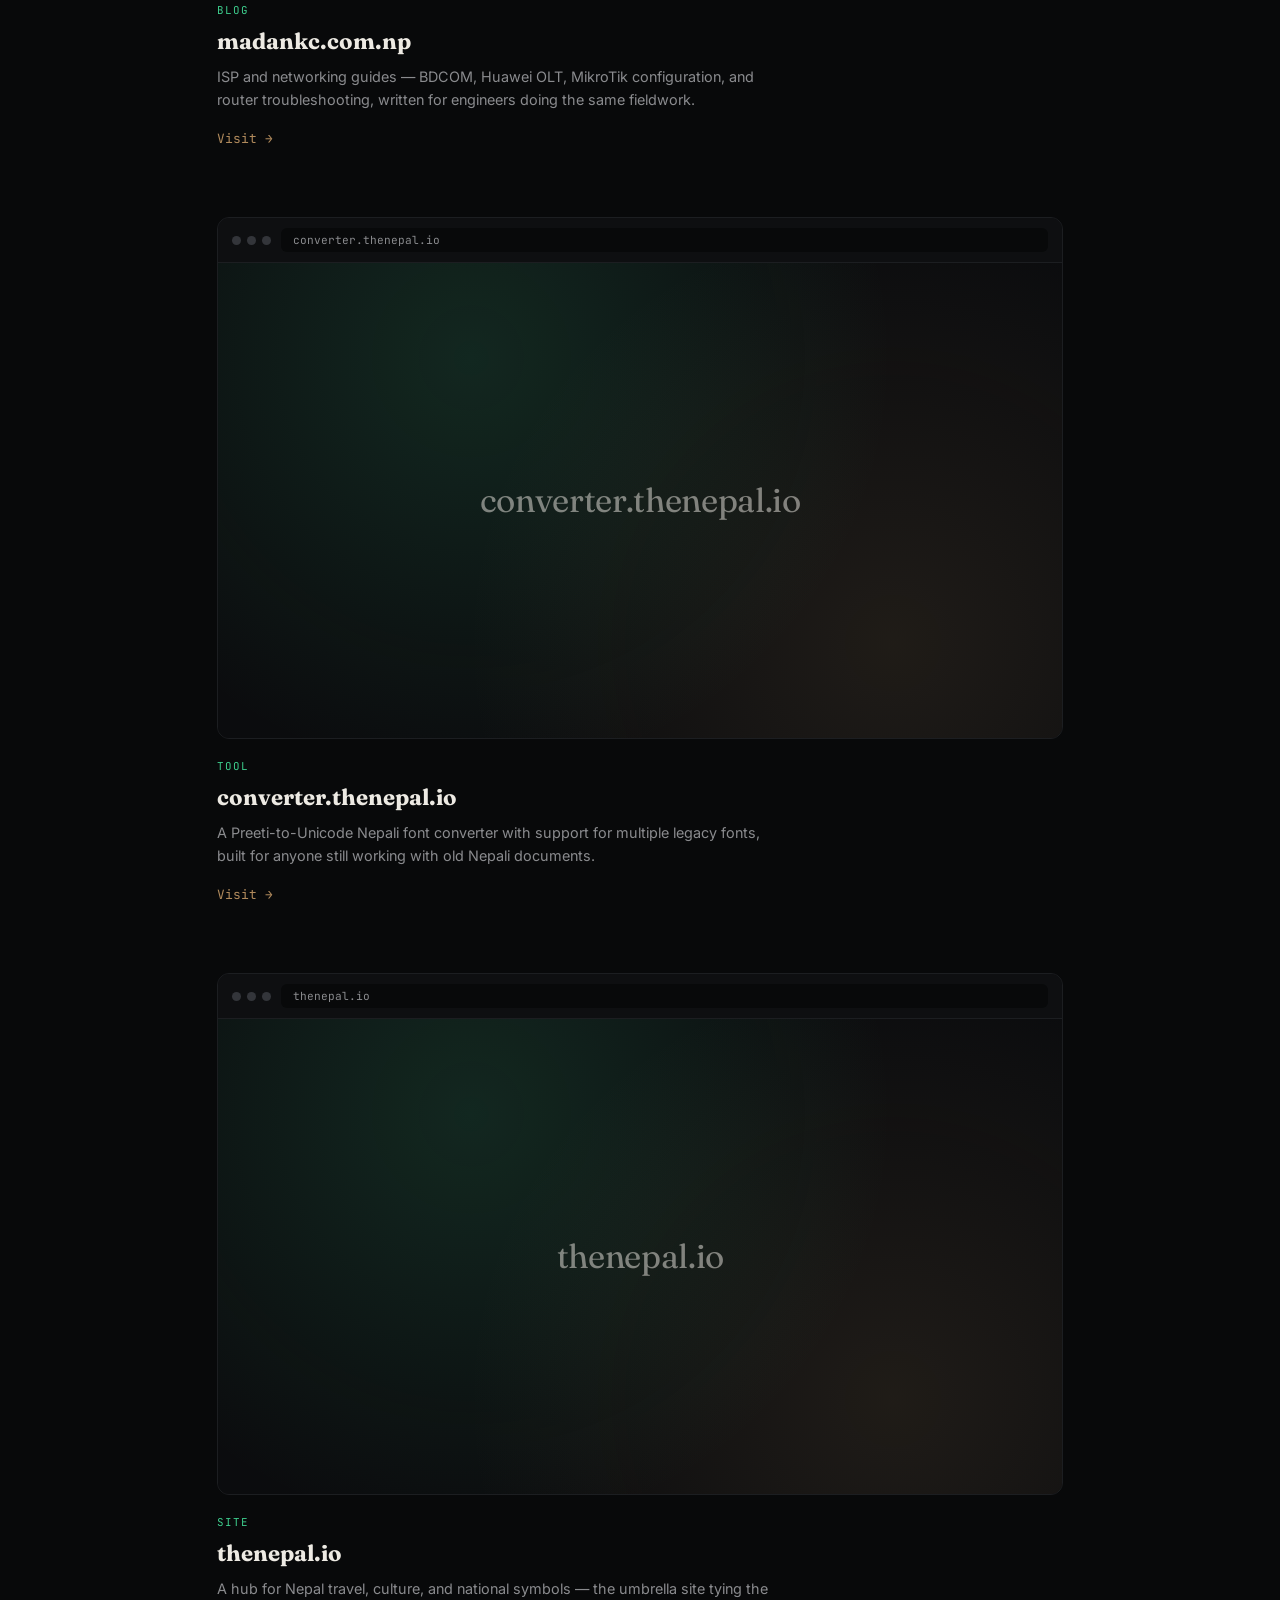
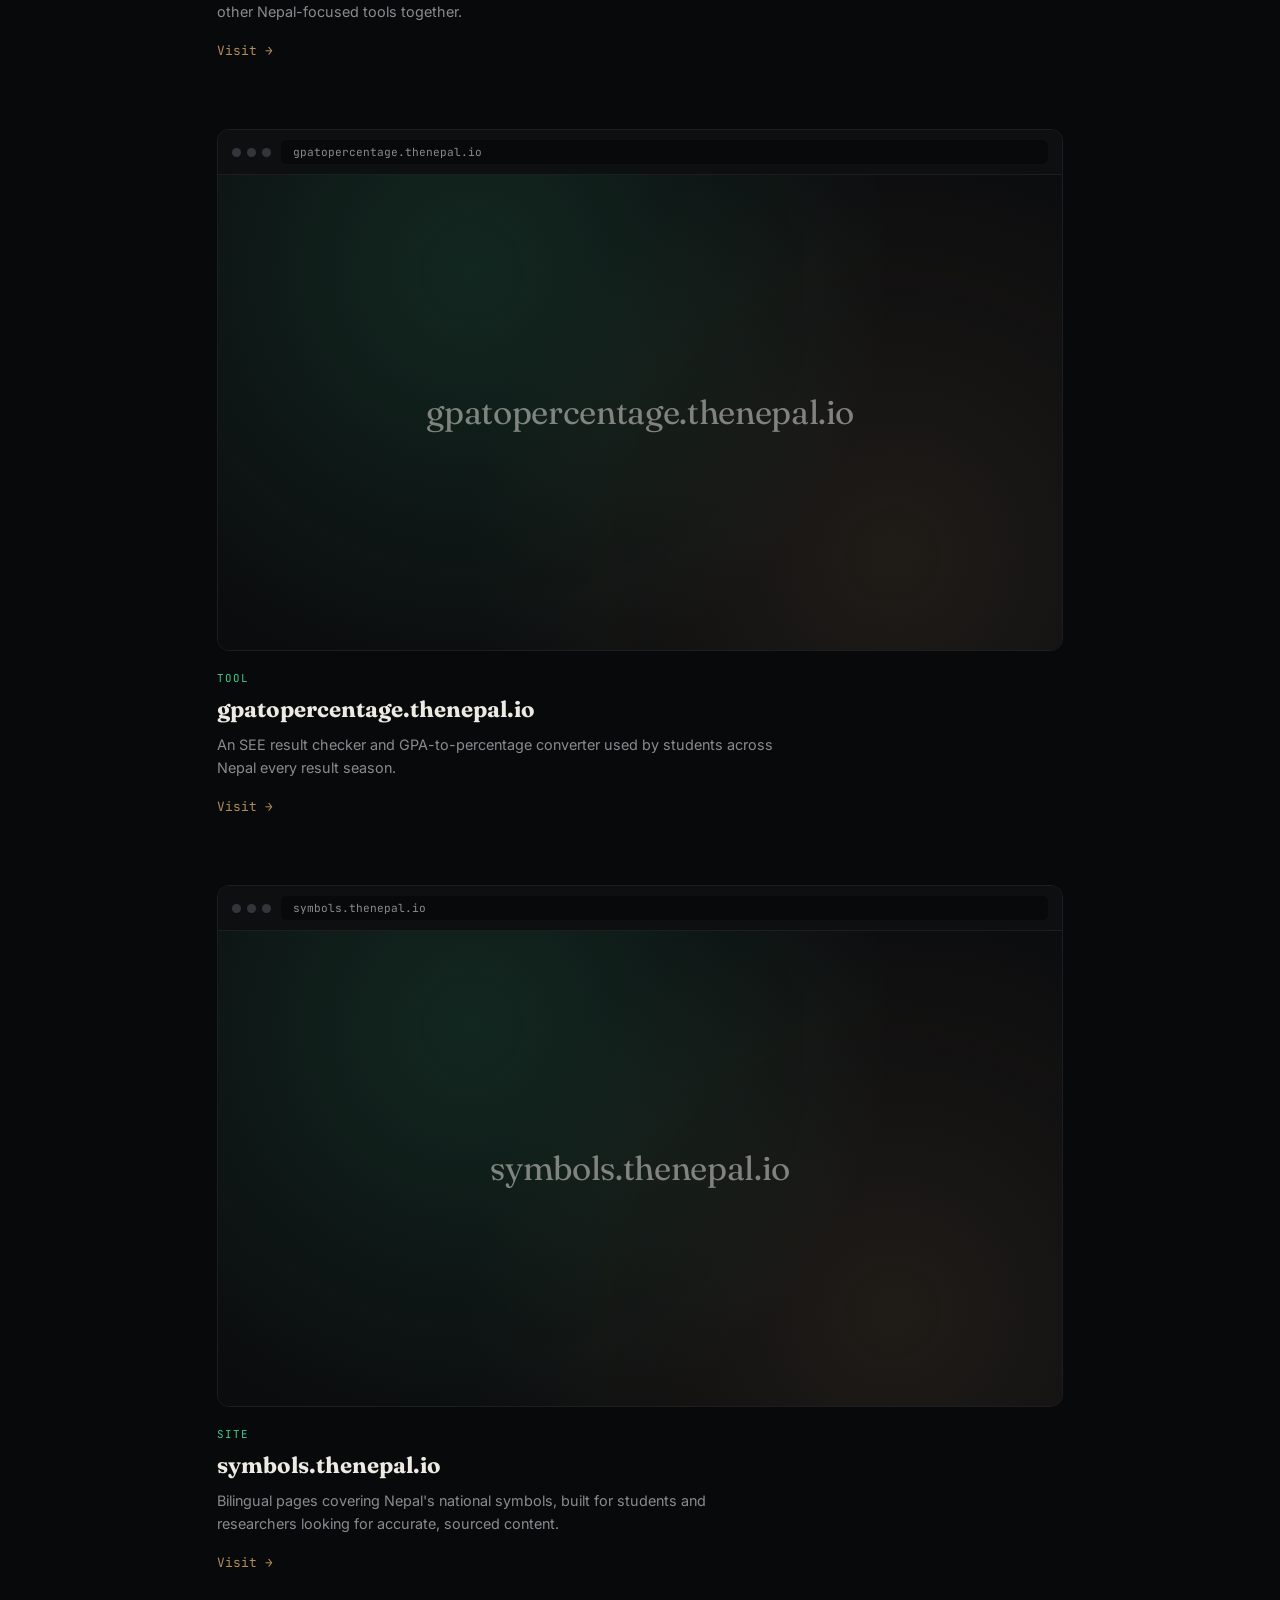
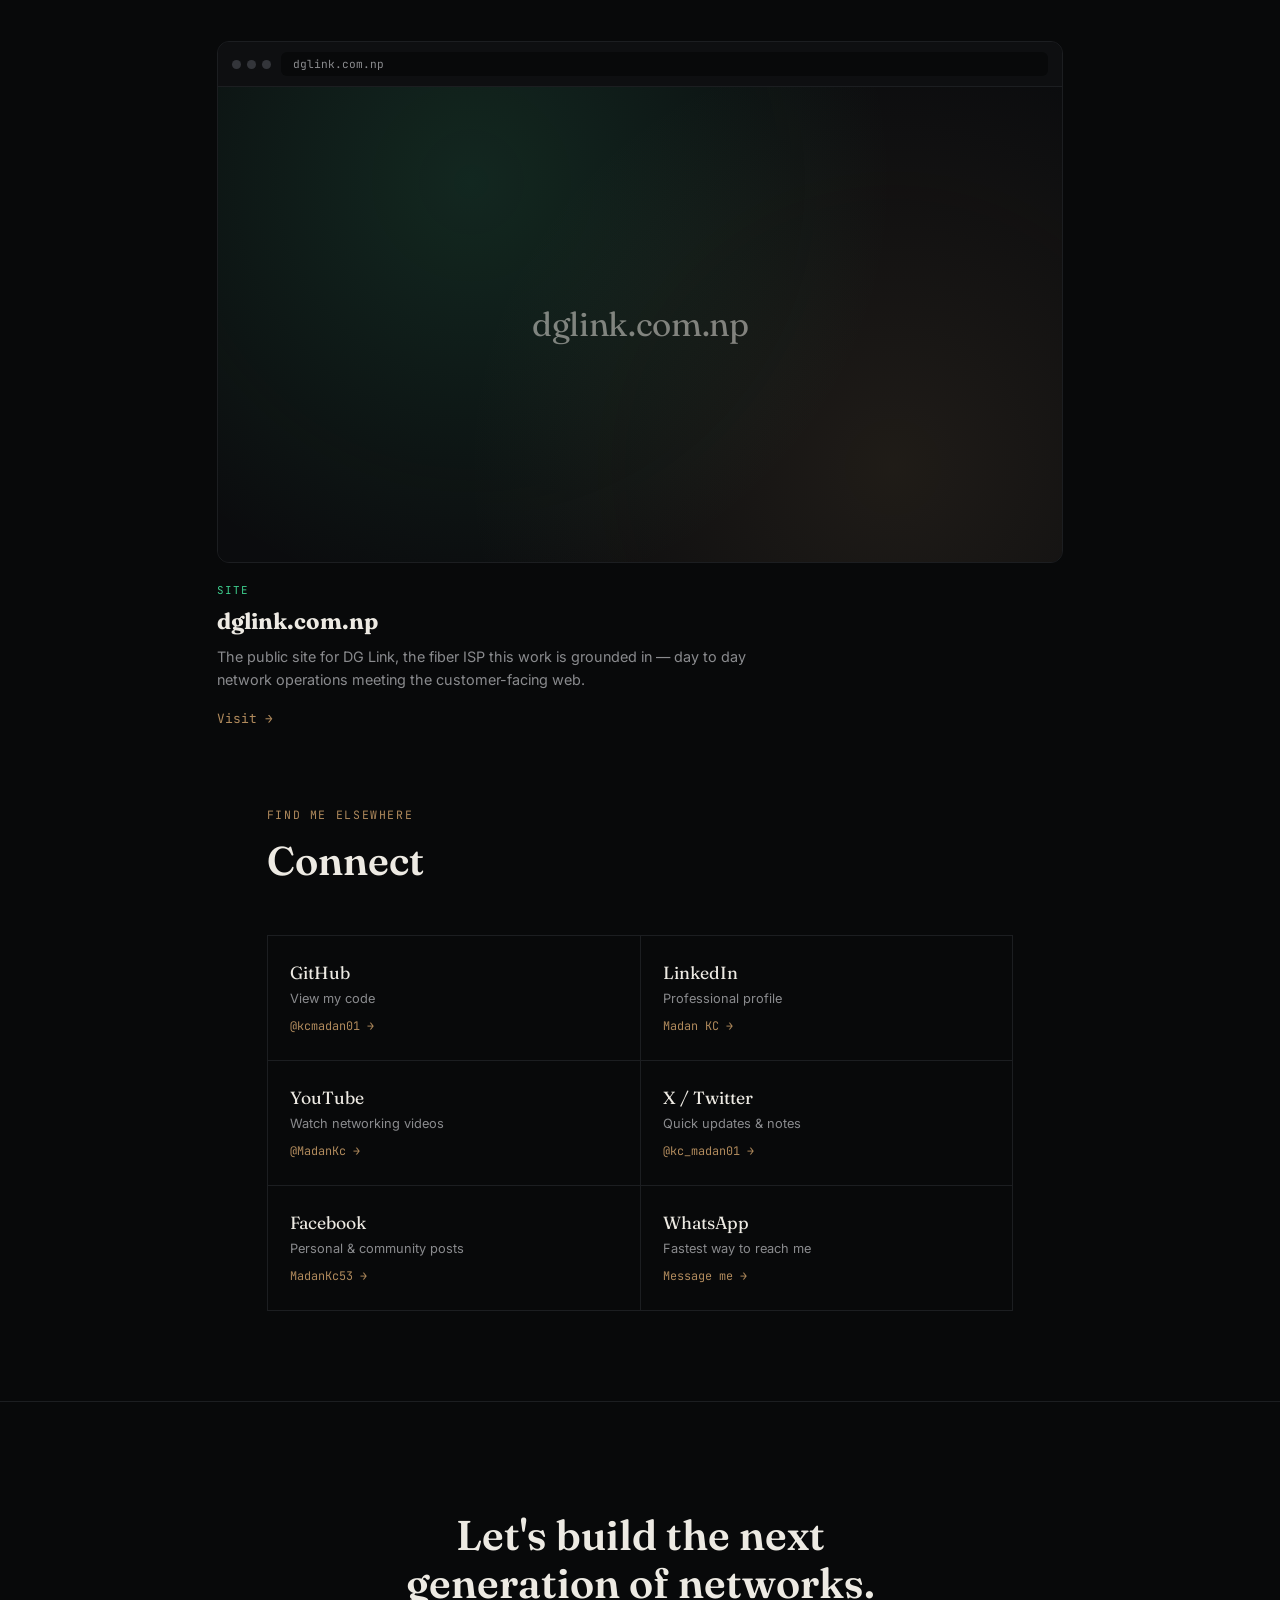
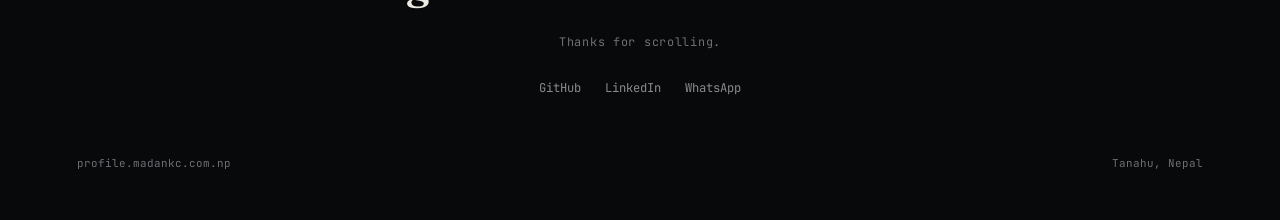
==== commit f1a1e397: "Create index.html" ====
--- a/index.html
+++ b/index.html
@@ -3,187 +3,626 @@
 <head>
 <meta charset="UTF-8">
 <meta name="viewport" content="width=device-width, initial-scale=1.0">
-<title>Madan KC — ISP Network Engineer, Tanahu, Nepal</title>
-<meta name="description" content="Madan KC — ISP network engineer working across BDCOM, Huawei OLT, MikroTik and GPON/EPON infrastructure in Tanahu, Nepal. Sites, tools and where to find him.">
+<title>Madan KC — ISP Network Engineer, Nepal</title>
+<meta name="description" content="Madan KC — ISP network engineer with 10+ years of experience across BDCOM, Huawei OLT, MikroTik, and GPON/EPON infrastructure. Based in Tanahu, Nepal.">
+<link rel="canonical" href="https://profile.madankc.com.np/">
+
+<!-- Favicon (uses the same photo) -->
+<link rel="icon" type="image/jpeg" href="/profile.jpeg">
+<link rel="apple-touch-icon" href="/profile.jpeg">
+
+<!-- Open Graph -->
+<meta property="og:type" content="profile">
+<meta property="og:title" content="Madan KC — ISP Network Engineer, Nepal">
+<meta property="og:description" content="ISP network engineer with 10+ years across BDCOM, Huawei OLT, MikroTik, and GPON/EPON infrastructure. Based in Tanahu, Nepal.">
+<meta property="og:image" content="https://profile.madankc.com.np/profile.jpeg">
+<meta property="og:url" content="https://profile.madankc.com.np/">
+
+<!-- Twitter card -->
+<meta name="twitter:card" content="summary">
+<meta name="twitter:title" content="Madan KC — ISP Network Engineer, Nepal">
+<meta name="twitter:description" content="ISP network engineer with 10+ years across BDCOM, Huawei OLT, MikroTik, and GPON/EPON infrastructure.">
+<meta name="twitter:image" content="https://profile.madankc.com.np/profile.jpeg">
 
 <link rel="preconnect" href="https://fonts.googleapis.com">
 <link rel="preconnect" href="https://fonts.gstatic.com" crossorigin>
-<link href="https://fonts.googleapis.com/css2?family=Space+Grotesk:wght@400;500;600;700&family=Fraunces:ital,wght@1,500&family=IBM+Plex+Sans:wght@400;500;600&family=IBM+Plex+Mono:wght@400;500&display=swap" rel="stylesheet">
-
-<link rel="stylesheet" href="css/style.css">
+<link href="https://fonts.googleapis.com/css2?family=Fraunces:opsz,wght@9..144,600;9..144,700&family=Inter:wght@400;500;600;700&family=JetBrains+Mono:wght@400;500&display=swap" rel="stylesheet">
+
+<script type="application/ld+json">
+{
+  "@context": "https://schema.org",
+  "@type": "Person",
+  "name": "Madan KC",
+  "jobTitle": "ISP Network Engineer",
+  "image": "https://profile.madankc.com.np/profile.jpeg",
+  "url": "https://profile.madankc.com.np/",
+  "address": {
+    "@type": "PostalAddress",
+    "addressRegion": "Tanahu",
+    "addressCountry": "NP"
+  },
+  "sameAs": [
+    "https://github.com/kcmadan01",
+    "https://www.linkedin.com/in/madan-kc-112b11206",
+    "https://youtube.com/@MadanKc",
+    "https://x.com/kc_madan01",
+    "https://facebook.com/MadanKc53"
+  ]
+}
+</script>
+<style>
+  :root{
+    --bg:#08090A;
+    --panel:#131417;
+    --panel2:#0F1012;
+    --bone:#EDEAE3;
+    --dim:#6E7074;
+    --dim2:#8A8B8E;
+    --green:#3ECF8E;
+    --brass:#B08A5C;
+    --line:#1C1E21;
+  }
+  *{box-sizing:border-box;margin:0;padding:0;}
+  html{scroll-behavior:smooth;}
+  body{background:var(--bg);color:var(--bone);font-family:'Inter',sans-serif;overflow-x:hidden;}
+  .mono{font-family:'JetBrains Mono',monospace;}
+  img{max-width:100%;display:block;}
+  ::selection{background:var(--green);color:#08090A;}
+  a:focus-visible, button:focus-visible{outline:2px solid var(--green);outline-offset:3px;}
+
+  /* Universal reveal system — IntersectionObserver driven, works in every browser, cheap on the main thread */
+  .reveal{opacity:0;transform:translateY(22px);transition:opacity .55s cubic-bezier(.2,.7,.3,1), transform .55s cubic-bezier(.2,.7,.3,1);will-change:opacity,transform;}
+  .reveal.visible{opacity:1;transform:translateY(0);}
+  @media (prefers-reduced-motion: reduce){
+    html{scroll-behavior:auto;}
+    .reveal{transition:none !important;opacity:1 !important;transform:none !important;}
+    *{animation-duration:.001ms !important;animation-iteration-count:1 !important;}
+  }
+
+  /* ================= SCROLL PROGRESS ================= */
+  .progress-rail{position:fixed;top:0;left:0;height:2px;width:100%;background:transparent;z-index:100;}
+  .progress-fill{height:100%;width:0%;background:linear-gradient(90deg,var(--green),var(--brass));}
+
+  /* ================= NAV ================= */
+  nav{
+    position:fixed;top:0;left:0;right:0;z-index:50;
+    display:flex;justify-content:space-between;align-items:center;flex-wrap:wrap;gap:10px;
+    padding:18px 5vw;backdrop-filter:blur(10px);
+    background:rgba(8,9,10,.55);border-bottom:1px solid var(--line);
+  }
+  .brand{font-family:'JetBrains Mono',monospace;font-weight:600;font-size:.92rem;white-space:nowrap;}
+  .brand .dot{color:var(--green);}
+  .nav-links{display:flex;gap:22px;font-size:.8rem;color:var(--dim2);flex-wrap:wrap;}
+  .nav-links a{color:var(--dim2);text-decoration:none;transition:color .2s;white-space:nowrap;}
+  .nav-links a:hover{color:var(--bone);}
+  @media(max-width:700px){.nav-links{display:none;}}
+
+  /* ================= HERO ================= */
+  .hero{position:relative;min-height:100vh;display:flex;flex-direction:column;align-items:center;justify-content:center;text-align:center;padding:120px 6vw 60px;overflow:hidden;}
+  .fiber-bg{position:absolute;inset:0;z-index:0;pointer-events:none;}
+  .fiber-bg svg{width:100%;height:100%;}
+  .fiber-path{fill:none;stroke:var(--green);stroke-width:1;opacity:.18;stroke-dasharray:6 10;animation:dashFlow 14s linear infinite;}
+  .fiber-path.b{stroke:var(--brass);animation-duration:18s;opacity:.13;}
+  @keyframes dashFlow{to{stroke-dashoffset:-400;}}
+
+  .word-stack{position:relative;z-index:2;display:flex;flex-direction:column;align-items:center;gap:2px;margin-bottom:34px;}
+  .word-row{font-family:'Fraunces',serif;font-weight:700;font-size:clamp(1.6rem,6vw,4.2rem);letter-spacing:-.01em;line-height:1.05;transition-delay:calc(var(--i) * 90ms);}
+  .word-row.c1{color:var(--green);}
+  .word-row.c2{color:var(--brass);}
+  .word-row.c3{color:var(--bone);}
+  .word-sub{font-family:'Inter',sans-serif;font-weight:500;font-size:clamp(.92rem,2vw,1.1rem);color:var(--dim2);max-width:480px;line-height:1.6;margin-top:14px;transition-delay:calc(var(--i) * 90ms);}
+
+  .portrait-ring{
+    width:112px;height:112px;border-radius:50%;
+    margin:0 auto 24px;position:relative;z-index:2;
+    background:conic-gradient(from 0deg,var(--green),var(--brass),var(--green));
+    padding:3px;animation:ringSpin 7s linear infinite;
+  }
+  @keyframes ringSpin{to{transform:rotate(360deg);}}
+  .portrait-ring .inner{
+    width:100%;height:100%;border-radius:50%;overflow:hidden;
+    background:var(--panel);display:flex;align-items:center;justify-content:center;
+    animation:ringSpinCounter 7s linear infinite;
+  }
+  @keyframes ringSpinCounter{to{transform:rotate(-360deg);}}
+  .portrait-ring .inner img{width:100%;height:100%;object-fit:cover;}
+  .portrait-ring .initials{font-family:'Fraunces',serif;font-weight:700;font-size:2rem;color:var(--bone);}
+
+  .eyebrow{font-family:'JetBrains Mono',monospace;font-size:.7rem;letter-spacing:.2em;text-transform:uppercase;color:var(--green);margin-bottom:14px;z-index:2;position:relative;}
+  .anchor-name{font-family:'Fraunces',serif;font-weight:700;font-size:clamp(2rem,5.5vw,3.6rem);line-height:1.02;letter-spacing:-.01em;z-index:2;position:relative;}
+  .anchor-role{margin-top:14px;font-size:.98rem;color:var(--dim2);max-width:440px;line-height:1.6;z-index:2;position:relative;}
+  .anchor-exp{margin-top:16px;font-family:'JetBrains Mono',monospace;font-size:.72rem;color:var(--brass);letter-spacing:.08em;z-index:2;position:relative;}
+
+  .scroll-cue{margin-top:50px;font-family:'JetBrains Mono',monospace;font-size:.66rem;letter-spacing:.14em;text-transform:uppercase;color:var(--dim);z-index:2;display:flex;flex-direction:column;align-items:center;gap:8px;}
+  .scroll-cue .stem{width:1px;height:24px;background:var(--dim);opacity:.5;animation:pulse 1.8s ease-in-out infinite;}
+  @keyframes pulse{0%,100%{opacity:.2;}50%{opacity:.7;}}
+
+  /* ================= SECTION SHARED ================= */
+  .section-head{max-width:820px;margin:0 auto;padding:0 6vw;text-align:left;}
+  .section-label{font-family:'JetBrains Mono',monospace;font-size:.72rem;letter-spacing:.14em;text-transform:uppercase;color:var(--brass);margin-bottom:14px;}
+  .section-head h2{font-family:'Fraunces',serif;font-size:clamp(1.8rem,4vw,2.5rem);font-weight:600;margin-bottom:60px;}
+
+  /* ================= AVAILABILITY / SERVICES ================= */
+  .avail-section{padding:10px 6vw 90px;max-width:1080px;margin:0 auto;}
+  .avail-banner{border:1px solid var(--line);border-radius:14px;background:var(--panel);padding:34px 32px;display:flex;flex-wrap:wrap;align-items:center;justify-content:space-between;gap:24px;margin-bottom:50px;}
+  .avail-banner .astatus{display:flex;align-items:center;gap:10px;font-family:'JetBrains Mono',monospace;font-size:.78rem;color:var(--green);letter-spacing:.05em;}
+  .avail-banner .adot{width:8px;height:8px;border-radius:50%;background:var(--green);box-shadow:0 0 8px var(--green);}
+  .avail-banner .atext{font-family:'Fraunces',serif;font-size:1.15rem;margin-top:8px;}
+  .avail-cta{display:flex;gap:12px;flex-wrap:wrap;}
+  .btn{font-family:'JetBrains Mono',monospace;font-size:.78rem;letter-spacing:.03em;text-decoration:none;padding:12px 20px;border-radius:8px;transition:opacity .2s,transform .2s;}
+  .btn:hover{transform:translateY(-2px);}
+  .btn-primary{background:var(--green);color:#08090A;}
+  .btn-secondary{border:1px solid var(--line);color:var(--bone);}
+  .services-grid{display:grid;grid-template-columns:repeat(3,1fr);gap:1px;background:var(--line);border:1px solid var(--line);}
+  @media(max-width:800px){.services-grid{grid-template-columns:1fr;}}
+  .service-card{background:var(--bg);padding:28px 24px;}
+  .service-card .snum{font-family:'JetBrains Mono',monospace;font-size:.7rem;color:var(--brass);letter-spacing:.08em;margin-bottom:10px;}
+  .service-card h3{font-family:'Fraunces',serif;font-size:1.1rem;margin-bottom:8px;}
+  .service-card p{color:var(--dim2);font-size:.86rem;line-height:1.6;}
+
+  /* ================= STATS ================= */
+  .stats-section{padding:20px 6vw 90px;max-width:1080px;margin:0 auto;}
+  .stats-grid{display:grid;grid-template-columns:repeat(4,1fr);border-top:1px solid var(--line);border-left:1px solid var(--line);}
+  @media(max-width:700px){.stats-grid{grid-template-columns:repeat(2,1fr);}}
+  .stat-card{border-right:1px solid var(--line);border-bottom:1px solid var(--line);padding:28px 16px;text-align:center;}
+  .stat-num{font-family:'Fraunces',serif;font-weight:700;font-size:clamp(1.5rem,3.2vw,2.2rem);color:var(--green);}
+  .stat-num .suffix{color:var(--brass);}
+  .stat-label{margin-top:8px;font-family:'JetBrains Mono',monospace;font-size:.64rem;letter-spacing:.08em;text-transform:uppercase;color:var(--dim2);}
+
+  /* ================= STORY TIMELINE ================= */
+  .timeline{max-width:760px;margin:0 auto;padding:0 6vw 40px;position:relative;}
+  .timeline::before{content:"";position:absolute;left:calc(6vw + 5px);top:0;bottom:40px;width:1px;background:var(--line);}
+  .tl-item{position:relative;padding-left:34px;margin-bottom:48px;}
+  .tl-item::before{content:"";position:absolute;left:1px;top:6px;width:10px;height:10px;border-radius:50%;background:var(--bg);border:2px solid var(--green);}
+  .tl-item .year{font-family:'JetBrains Mono',monospace;color:var(--green);font-size:.8rem;letter-spacing:.06em;margin-bottom:8px;}
+  .tl-item h3{font-family:'Fraunces',serif;font-size:1.15rem;margin-bottom:8px;}
+  .tl-item p{color:var(--dim2);font-size:.88rem;line-height:1.6;}
+
+  /* ================= NETWORK DIAGRAM ================= */
+  .diagram-section{padding:10px 6vw 90px;max-width:900px;margin:0 auto;}
+  .diagram-track{display:flex;flex-direction:column;align-items:center;gap:0;}
+  .diagram-node{display:flex;flex-direction:column;align-items:center;gap:6px;padding:16px 24px;border:1px solid var(--line);border-radius:12px;background:var(--panel);min-width:210px;text-align:center;}
+  .diagram-node.visible{box-shadow:0 0 22px rgba(62,207,142,.14);}
+  .diagram-node .dname{font-family:'Fraunces',serif;font-size:1rem;}
+  .diagram-node .drole{font-family:'JetBrains Mono',monospace;font-size:.66rem;color:var(--dim2);letter-spacing:.05em;text-transform:uppercase;}
+  .diagram-link{width:1px;height:40px;background:linear-gradient(var(--green),var(--brass));position:relative;opacity:.5;}
+  .diagram-link::after{content:"";position:absolute;left:-2px;top:0;width:5px;height:5px;border-radius:50%;background:var(--green);animation:packetTravel 1.6s linear infinite;}
+  @keyframes packetTravel{from{top:0;opacity:1;}to{top:100%;opacity:.2;}}
+
+  /* ================= TERMINAL ================= */
+  .terminal-section{padding:10px 6vw 100px;max-width:760px;margin:0 auto;}
+  .terminal{background:#0B0C0E;border:1px solid var(--line);border-radius:12px;overflow:hidden;box-shadow:0 30px 60px -20px rgba(0,0,0,.6);}
+  .term-bar{display:flex;align-items:center;gap:8px;padding:12px 16px;border-bottom:1px solid var(--line);background:#0E0F11;}
+  .term-dot{width:10px;height:10px;border-radius:50%;}
+  .term-dot.r{background:#FF5F57;} .term-dot.y{background:#FEBC2E;} .term-dot.g{background:#28C840;}
+  .term-title{margin-left:10px;font-family:'JetBrains Mono',monospace;font-size:.72rem;color:var(--dim);}
+  .term-body{padding:24px 22px;font-family:'JetBrains Mono',monospace;font-size:.85rem;line-height:1.85;min-height:200px;}
+  .term-body .prompt{color:var(--green);}
+  .term-body .cmd{color:var(--bone);}
+  .term-body .out{color:var(--dim2);}
+  .term-body .key{color:var(--brass);}
+  .cursor-blink{display:inline-block;width:7px;height:1em;background:var(--green);vertical-align:text-bottom;animation:blink 1s step-end infinite;}
+  @keyframes blink{50%{opacity:0;}}
+
+  /* ================= PROJECTS ================= */
+  .projects-zone{padding:10px 0 30px;}
+  .proj-list{max-width:1000px;margin:0 auto;padding:0 6vw;display:flex;flex-direction:column;gap:70px;}
+  .proj-item{display:grid;grid-template-columns:1fr;gap:20px;}
+  .browser-chrome{border:1px solid var(--line);border-radius:12px;overflow:hidden;background:var(--panel2);}
+  .chrome-bar{display:flex;align-items:center;gap:10px;padding:10px 14px;background:#0E0F11;border-bottom:1px solid var(--line);}
+  .chrome-dots{display:flex;gap:6px;}
+  .chrome-dots span{width:9px;height:9px;border-radius:50%;background:#33353A;}
+  .chrome-url{flex:1;background:#08090A;border-radius:6px;padding:5px 12px;font-family:'JetBrains Mono',monospace;font-size:.7rem;color:var(--dim2);}
+  .chrome-screen{aspect-ratio:16/9;display:flex;align-items:center;justify-content:center;background:radial-gradient(circle at 30% 20%,rgba(62,207,142,.14),transparent 60%),radial-gradient(circle at 80% 80%,rgba(176,138,92,.12),transparent 55%),#0B0C0E;}
+  .chrome-screen .screen-mark{font-family:'Fraunces',serif;font-size:clamp(1.3rem,3.4vw,2.1rem);color:rgba(237,234,227,.5);letter-spacing:-.01em;}
+  .proj-meta .ptag{font-family:'JetBrains Mono',monospace;font-size:.68rem;color:var(--green);letter-spacing:.1em;text-transform:uppercase;margin-bottom:10px;}
+  .proj-meta h3{font-family:'Fraunces',serif;font-size:1.4rem;margin-bottom:10px;}
+  .proj-meta p{color:var(--dim2);font-size:.9rem;line-height:1.6;margin-bottom:16px;max-width:560px;}
+  .proj-meta a{color:var(--brass);font-size:.8rem;text-decoration:none;font-family:'JetBrains Mono',monospace;}
+  .proj-meta a:hover{color:var(--green);}
+
+  /* ================= SOCIALS ================= */
+  .socials-section{padding:50px 6vw 90px;max-width:900px;margin:0 auto;}
+  .social-grid{display:grid;grid-template-columns:repeat(auto-fit,minmax(250px,1fr));gap:1px;background:var(--line);border:1px solid var(--line);}
+  .social-card{background:var(--bg);padding:26px 22px;display:flex;flex-direction:column;gap:8px;text-decoration:none;color:var(--bone);transition:background .2s;}
+  .social-card:hover{background:var(--panel);}
+  .social-card .sname{font-family:'Fraunces',serif;font-size:1.1rem;}
+  .social-card .sdesc{font-size:.8rem;color:var(--dim2);}
+  .social-card .sarrow{margin-top:4px;font-family:'JetBrains Mono',monospace;font-size:.74rem;color:var(--brass);}
+  .social-card:hover .sarrow{color:var(--green);}
+
+  /* ================= FOOTER ================= */
+  .premium-footer{padding:110px 6vw 50px;text-align:center;border-top:1px solid var(--line);}
+  .premium-footer .fline{font-family:'Fraunces',serif;font-weight:600;font-size:clamp(1.5rem,4vw,2.6rem);line-height:1.15;}
+  .premium-footer .thanks{margin-top:26px;font-family:'JetBrains Mono',monospace;font-size:.74rem;color:var(--dim);letter-spacing:.06em;}
+  .footer-links{margin-top:30px;display:flex;justify-content:center;gap:24px;flex-wrap:wrap;font-family:'JetBrains Mono',monospace;font-size:.76rem;}
+  .footer-links a{color:var(--dim2);text-decoration:none;}
+  .footer-links a:hover{color:var(--green);}
+  .foot-meta{margin-top:60px;display:flex;justify-content:space-between;flex-wrap:wrap;gap:12px;font-family:'JetBrains Mono',monospace;font-size:.68rem;color:var(--dim);}
+</style>
 </head>
 <body>
 
-<div class="grain"></div>
-<div class="cursor-ring" id="cursorRing"></div>
-<div class="cursor-dot" id="cursorDot"></div>
-
-<!-- ============ LOADER ============ -->
-<div class="loader" id="loader">
-  <div class="loader-inner">
-    <span class="loader-mark mono">MK · NP · ISP</span>
-    <span class="loader-count mono" id="loaderCount">00</span>
-  </div>
-  <div class="loader-bar"><i id="loaderFill"></i></div>
-</div>
-
-<header class="site-nav">
-  <a href="#top" class="nav-mark">MK<span>·</span></a>
-  <nav class="nav-links">
-    <a href="#projects" data-hover data-magnetic>Projects</a>
-    <a href="#connect" data-hover data-magnetic class="nav-cta">Connect</a>
-  </nav>
-</header>
-
-<!-- ============ HERO ============ -->
-<section class="hero" id="top">
-  <canvas id="heroCanvas"></canvas>
-  <div class="hero-vignette"></div>
-
-  <div class="hero-content hero-content-split">
-    <div class="hero-text">
-      <p class="eyebrow mono" data-split-chars>PROFILE.MADANKC.COM.NP</p>
-      <h1 class="hero-title">
-        <span class="line"><span class="line-inner">Madan</span></span>
-        <span class="line"><span class="line-inner"><em class="serif-em">KC</em></span></span>
-      </h1>
-      <p class="hero-sub">
-        ISP network engineer working across <strong>BDCOM</strong>, <strong>Huawei OLT</strong>,
-        <strong>MikroTik</strong>, and <strong>GPON/EPON</strong> infrastructure — based in
-        Tanahu, Nepal.
-      </p>
-      <div class="hero-badge mono">10+ YEARS ISP EXPERIENCE</div>
-      <div class="hero-actions">
-        <a href="#projects" class="btn btn-primary" data-hover data-magnetic>See the projects <span>→</span></a>
-        <a href="#connect" class="btn btn-ghost" data-hover data-magnetic>Connect</a>
-      </div>
-    </div>
-    <figure class="hero-portrait" data-tilt>
-      <img src="assets/profile.jpg" alt="Madan KC" loading="lazy">
-    </figure>
-  </div>
-
-  <div class="hero-scroll mono">
-    <span>SCROLL</span>
-    <div class="scroll-line"><i></i></div>
-  </div>
-</section>
-
-<!-- ============ MARQUEE ============ -->
-<div class="marquee">
-  <div class="marquee-track">
-    <span>BDCOM</span><span>·</span><span>HUAWEI&nbsp;OLT</span><span>·</span>
-    <span>MIKROTIK</span><span>·</span><span>GPON&nbsp;/&nbsp;EPON</span><span>·</span>
-    <span>TANAHU,&nbsp;NEPAL</span><span>·</span><span>BDCOM</span><span>·</span>
-    <span>HUAWEI&nbsp;OLT</span><span>·</span><span>MIKROTIK</span><span>·</span>
-    <span>GPON&nbsp;/&nbsp;EPON</span><span>·</span><span>TANAHU,&nbsp;NEPAL</span><span>·</span>
-  </div>
-</div>
-
-<!-- ============ PROJECTS ============ -->
-<section class="builds" id="projects">
-  <div class="wrap">
-    <p class="section-tag mono">01 — SITES I'VE BUILT</p>
-    <h2 class="section-title" data-split-words>Networks, tools, and a few places to check your GPA.</h2>
-
-    <div class="builds-grid">
-      <a class="build-card" href="https://madankc.com.np" target="_blank" rel="noopener" data-hover data-tilt>
-        <p class="build-tag mono">BLOG</p>
+<div class="progress-rail"><div class="progress-fill" id="progressFill"></div></div>
+
+<nav>
+  <div class="brand">madan<span class="dot">.</span>kc</div>
+  <div class="nav-links">
+    <a href="#timeline">Career</a>
+    <a href="#network">Network</a>
+    <a href="#projects">Projects</a>
+    <a href="#socials">Connect</a>
+  </div>
+</nav>
+
+<!-- ================= HERO ================= -->
+<section class="hero">
+  <div class="fiber-bg">
+    <svg viewBox="0 0 1200 800" preserveAspectRatio="xMidYMid slice">
+      <path class="fiber-path" d="M -50 650 C 200 500, 300 700, 550 450 S 900 200, 1250 350"/>
+      <path class="fiber-path b" d="M -50 200 C 250 350, 400 100, 650 300 S 1000 550, 1250 450"/>
+      <path class="fiber-path" d="M -50 420 C 300 420, 500 600, 750 420 S 1000 250, 1250 420"/>
+    </svg>
+  </div>
+
+  <div class="word-stack">
+    <div class="word-row c1 reveal" style="--i:0">NETWORKS</div>
+    <div class="word-row c2 reveal" style="--i:1">→ FIBER</div>
+    <div class="word-row c3 reveal" style="--i:2">→ CONNECTIVITY</div>
+    <div class="word-row c2 reveal" style="--i:3">→ PEOPLE</div>
+    <div class="word-sub reveal" style="--i:4">Behind every connection is someone who built it.</div>
+  </div>
+
+  <div class="portrait-ring reveal" style="--i:5">
+    <div class="inner">
+      <img src="/profile.jpeg" alt="Madan KC" onerror="this.parentElement.innerHTML='&lt;span class=&quot;initials&quot;&gt;MK&lt;/span&gt;'">
+    </div>
+  </div>
+  <div class="eyebrow reveal" style="--i:6">profile.madankc.com.np</div>
+  <div class="anchor-name reveal" style="--i:6">Madan KC</div>
+  <p class="anchor-role reveal" style="--i:7">ISP network engineer working across fiber, wireless, and last-mile infrastructure — Tanahu, Nepal.</p>
+  <div class="anchor-exp reveal" style="--i:8">10+ YEARS IN THE FIELD</div>
+
+  <div class="scroll-cue"><span>scroll</span><span class="stem"></span></div>
+</section>
+
+<!-- ================= AVAILABILITY / SERVICES ================= -->
+<section class="avail-section">
+  <div class="avail-banner reveal">
+    <div>
+      <div class="astatus"><span class="adot"></span>AVAILABLE FOR WORK</div>
+      <div class="atext">Open to ISP consulting and web/software projects.</div>
+    </div>
+    <div class="avail-cta">
+      <a class="btn btn-primary" href="https://wa.me/+9779856065618" target="_blank" rel="noopener">Message on WhatsApp</a>
+      <a class="btn btn-secondary" href="https://www.linkedin.com/in/madan-kc-112b11206" target="_blank" rel="noopener">View LinkedIn</a>
+    </div>
+  </div>
+  <div class="section-head" style="padding:0;margin-bottom:40px;">
+    <div class="section-label">What I help with</div>
+    <h2 style="margin-bottom:0;">Services</h2>
+  </div>
+  <div class="services-grid" style="margin-top:40px;">
+    <div class="service-card reveal"><div class="snum">01</div><h3>Network design &amp; deployment</h3><p>Fiber and wireless last-mile planning, GPON/EPON rollout, and OLT/ONU provisioning.</p></div>
+    <div class="service-card reveal"><div class="snum">02</div><h3>ISP infrastructure consulting</h3><p>Troubleshooting, signal diagnostics, and hardware configuration across BDCOM, Huawei, and MikroTik.</p></div>
+    <div class="service-card reveal"><div class="snum">03</div><h3>Websites &amp; internal tools</h3><p>Nepal-focused sites and small web tools — from public pages to internal utilities.</p></div>
+  </div>
+</section>
+
+<!-- ================= STATS ================= -->
+<section class="stats-section">
+  <div class="stats-grid">
+    <div class="stat-card"><div class="stat-num" data-count="10" data-suffix="+">0</div><div class="stat-label">Years in ISP networking</div></div>
+    <div class="stat-card"><div class="stat-num" data-count="100" data-suffix="+">0</div><div class="stat-label">Technical articles</div></div>
+    <div class="stat-card"><div class="stat-num" data-count="6" data-suffix="+">0</div><div class="stat-label">Live web platforms</div></div>
+    <div class="stat-card"><div class="stat-num">24<span class="suffix">/7</span></div><div class="stat-label">Network operations</div></div>
+  </div>
+</section>
+
+<!-- ================= STORY TIMELINE ================= -->
+<section id="timeline" style="padding-top:30px;">
+  <div class="section-head">
+    <div class="section-label">2014 — 2026</div>
+    <h2>How it happened</h2>
+  </div>
+  <div class="timeline">
+    <div class="tl-item reveal"><div class="year">2014</div><h3>Started learning networking</h3><p>Began hands-on work with last-mile fiber and copper infrastructure — provisioning, troubleshooting, and field deployment.</p></div>
+    <div class="tl-item reveal"><div class="year">2016</div><h3>Installed the first fiber network</h3><p>Moved from theory to the field — pulling fiber, splicing, and getting the first subscribers online.</p></div>
+    <div class="tl-item reveal"><div class="year">2019</div><h3>Managed GPON / EPON deployments</h3><p>Deep, day-to-day work with BDCOM and Huawei OLT platforms — LLID provisioning, signal diagnostics, ONU configuration at scale.</p></div>
+    <div class="tl-item reveal"><div class="year">2022</div><h3>Started building websites</h3><p>Began documenting field knowledge online — router configs, OLT guides, troubleshooting notes for other engineers.</p></div>
+    <div class="tl-item reveal"><div class="year">2024</div><h3>Built Nepal-focused online tools</h3><p>Launched Nepali-language utilities — font converters, date tools, and result checkers built for local use.</p></div>
+    <div class="tl-item reveal"><div class="year">2026</div><h3>Growing multiple web platforms</h3><p>Now running a small network of live sites and tools alongside full-time ISP engineering work.</p></div>
+  </div>
+</section>
+
+<!-- ================= NETWORK DIAGRAM ================= -->
+<section id="network" class="diagram-section">
+  <div class="section-head">
+    <div class="section-label">How a connection reaches a home</div>
+    <h2>Inside the network</h2>
+  </div>
+  <div class="diagram-track">
+    <div class="diagram-node reveal"><div class="dname">Internet</div><div class="drole">Upstream backbone</div></div>
+    <div class="diagram-link"></div>
+    <div class="diagram-node reveal"><div class="dname">Core Router</div><div class="drole">Routing &amp; traffic policy</div></div>
+    <div class="diagram-link"></div>
+    <div class="diagram-node reveal"><div class="dname">Huawei OLT</div><div class="drole">Optical line termination</div></div>
+    <div class="diagram-link"></div>
+    <div class="diagram-node reveal"><div class="dname">Splitter</div><div class="drole">Optical distribution</div></div>
+    <div class="diagram-link"></div>
+    <div class="diagram-node reveal"><div class="dname">ONU</div><div class="drole">Subscriber terminal</div></div>
+    <div class="diagram-link"></div>
+    <div class="diagram-node reveal"><div class="dname">Home</div><div class="drole">Where it all lands</div></div>
+  </div>
+</section>
+
+<!-- ================= TERMINAL ================= -->
+<section class="terminal-section">
+  <div class="terminal">
+    <div class="term-bar">
+      <div class="term-dot r"></div><div class="term-dot y"></div><div class="term-dot g"></div>
+      <div class="term-title">visitor@profile.madankc.com.np</div>
+    </div>
+    <div class="term-body" id="termBody"></div>
+  </div>
+</section>
+
+<!-- ================= PROJECTS ================= -->
+<section id="projects" class="projects-zone">
+  <div class="section-head">
+    <div class="section-label">What have I built?</div>
+    <h2>Projects</h2>
+  </div>
+  <div class="proj-list">
+
+    <div class="proj-item">
+      <div class="browser-chrome reveal">
+        <div class="chrome-bar"><div class="chrome-dots"><span></span><span></span><span></span></div><div class="chrome-url mono">madankc.com.np</div></div>
+        <div class="chrome-screen"><div class="screen-mark">madankc.com.np</div></div>
+      </div>
+      <div class="proj-meta">
+        <div class="ptag">Blog</div>
         <h3>madankc.com.np</h3>
-        <p>ISP and networking guides — BDCOM, Huawei OLT, MikroTik, router troubleshooting.</p>
-        <span class="build-link mono">Visit →</span>
-      </a>
-      <a class="build-card" href="https://converter.thenepal.io" target="_blank" rel="noopener" data-hover data-tilt>
-        <p class="build-tag mono">TOOL</p>
+        <p>ISP and networking guides — BDCOM, Huawei OLT, MikroTik configuration, and router troubleshooting, written for engineers doing the same fieldwork.</p>
+        <a href="https://madankc.com.np" target="_blank" rel="noopener">Visit →</a>
+      </div>
+    </div>
+
+    <div class="proj-item">
+      <div class="browser-chrome reveal">
+        <div class="chrome-bar"><div class="chrome-dots"><span></span><span></span><span></span></div><div class="chrome-url mono">converter.thenepal.io</div></div>
+        <div class="chrome-screen"><div class="screen-mark">converter.thenepal.io</div></div>
+      </div>
+      <div class="proj-meta">
+        <div class="ptag">Tool</div>
         <h3>converter.thenepal.io</h3>
-        <p>Preeti-to-Unicode Nepali font converter with multi-font support.</p>
-        <span class="build-link mono">Visit →</span>
-      </a>
-      <a class="build-card" href="https://thenepal.io" target="_blank" rel="noopener" data-hover data-tilt>
-        <p class="build-tag mono">SITE</p>
+        <p>A Preeti-to-Unicode Nepali font converter with support for multiple legacy fonts, built for anyone still working with old Nepali documents.</p>
+        <a href="https://converter.thenepal.io" target="_blank" rel="noopener">Visit →</a>
+      </div>
+    </div>
+
+    <div class="proj-item">
+      <div class="browser-chrome reveal">
+        <div class="chrome-bar"><div class="chrome-dots"><span></span><span></span><span></span></div><div class="chrome-url mono">thenepal.io</div></div>
+        <div class="chrome-screen"><div class="screen-mark">thenepal.io</div></div>
+      </div>
+      <div class="proj-meta">
+        <div class="ptag">Site</div>
         <h3>thenepal.io</h3>
-        <p>Nepal travel, culture, and national symbols hub.</p>
-        <span class="build-link mono">Visit →</span>
-      </a>
-      <a class="build-card" href="https://gpatopercentage.thenepal.io" target="_blank" rel="noopener" data-hover data-tilt>
-        <p class="build-tag mono">TOOL</p>
+        <p>A hub for Nepal travel, culture, and national symbols — the umbrella site tying the other Nepal-focused tools together.</p>
+        <a href="https://thenepal.io" target="_blank" rel="noopener">Visit →</a>
+      </div>
+    </div>
+
+    <div class="proj-item">
+      <div class="browser-chrome reveal">
+        <div class="chrome-bar"><div class="chrome-dots"><span></span><span></span><span></span></div><div class="chrome-url mono">gpatopercentage.thenepal.io</div></div>
+        <div class="chrome-screen"><div class="screen-mark">gpatopercentage.thenepal.io</div></div>
+      </div>
+      <div class="proj-meta">
+        <div class="ptag">Tool</div>
         <h3>gpatopercentage.thenepal.io</h3>
-        <p>SEE Result 2082 checker and GPA-to-percentage converter.</p>
-        <span class="build-link mono">Visit →</span>
-      </a>
-      <a class="build-card" href="https://symbols.thenepal.io" target="_blank" rel="noopener" data-hover data-tilt>
-        <p class="build-tag mono">SITE</p>
+        <p>An SEE result checker and GPA-to-percentage converter used by students across Nepal every result season.</p>
+        <a href="https://gpatopercentage.thenepal.io" target="_blank" rel="noopener">Visit →</a>
+      </div>
+    </div>
+
+    <div class="proj-item">
+      <div class="browser-chrome reveal">
+        <div class="chrome-bar"><div class="chrome-dots"><span></span><span></span><span></span></div><div class="chrome-url mono">symbols.thenepal.io</div></div>
+        <div class="chrome-screen"><div class="screen-mark">symbols.thenepal.io</div></div>
+      </div>
+      <div class="proj-meta">
+        <div class="ptag">Site</div>
         <h3>symbols.thenepal.io</h3>
-        <p>Bilingual pages covering Nepal's national symbols.</p>
-        <span class="build-link mono">Visit →</span>
-      </a>
-      <a class="build-card" href="https://dglink.com.np" target="_blank" rel="noopener" data-hover data-tilt>
-        <p class="build-tag mono">SITE</p>
+        <p>Bilingual pages covering Nepal's national symbols, built for students and researchers looking for accurate, sourced content.</p>
+        <a href="https://symbols.thenepal.io" target="_blank" rel="noopener">Visit →</a>
+      </div>
+    </div>
+
+    <div class="proj-item">
+      <div class="browser-chrome reveal">
+        <div class="chrome-bar"><div class="chrome-dots"><span></span><span></span><span></span></div><div class="chrome-url mono">dglink.com.np</div></div>
+        <div class="chrome-screen"><div class="screen-mark">dglink.com.np</div></div>
+      </div>
+      <div class="proj-meta">
+        <div class="ptag">Site</div>
         <h3>dglink.com.np</h3>
-        <p>Another property in the network — details on the site itself.</p>
-        <span class="build-link mono">Visit →</span>
-      </a>
-    </div>
-  </div>
-</section>
-
-<!-- ============ SIGNAL DIVIDER ============ -->
-<div class="signal-divider" data-signal></div>
-
-<!-- ============ CONNECT ============ -->
-<section class="contact" id="connect">
-  <div class="wrap">
-    <p class="section-tag mono">02 — FIND ME ELSEWHERE</p>
-    <h2 class="contact-title" data-split-words>
-      Same person, <em class="serif-em accent-teal-em">six different places</em>.
-    </h2>
-
-    <div class="social-grid">
-      <a class="social-card" href="https://github.com/kcmadan01" target="_blank" rel="noopener" data-hover data-tilt>
-        <span class="sname">GitHub</span>
-        <span class="shandle mono">@kcmadan01</span>
-      </a>
-      <a class="social-card" href="https://www.linkedin.com/in/madan-kc-112b11206" target="_blank" rel="noopener" data-hover data-tilt>
-        <span class="sname">LinkedIn</span>
-        <span class="shandle mono">Madan KC</span>
-      </a>
-      <a class="social-card" href="https://youtube.com/@MadanKc" target="_blank" rel="noopener" data-hover data-tilt>
-        <span class="sname">YouTube</span>
-        <span class="shandle mono">@MadanKc</span>
-      </a>
-      <a class="social-card" href="https://x.com/kc_madan01" target="_blank" rel="noopener" data-hover data-tilt>
-        <span class="sname">X / Twitter</span>
-        <span class="shandle mono">@kc_madan01</span>
-      </a>
-      <a class="social-card" href="https://facebook.com/MadanKc53" target="_blank" rel="noopener" data-hover data-tilt>
-        <span class="sname">Facebook</span>
-        <span class="shandle mono">MadanKc53</span>
-      </a>
-      <a class="social-card" href="https://wa.me/+9779856065618" target="_blank" rel="noopener" data-hover data-tilt>
-        <span class="sname">WhatsApp</span>
-        <span class="shandle mono">Message me</span>
-      </a>
-    </div>
-  </div>
-</section>
-
-<footer class="site-footer">
-  <div class="wrap">
-    <span class="mono">profile.madankc.com.np</span>
-    <span class="mono">Tanahu, Nepal · © <span id="year"></span></span>
+        <p>The public site for DG Link, the fiber ISP this work is grounded in — day to day network operations meeting the customer-facing web.</p>
+        <a href="https://dglink.com.np" target="_blank" rel="noopener">Visit →</a>
+      </div>
+    </div>
+
+  </div>
+</section>
+
+<!-- ================= SOCIALS ================= -->
+<section class="socials-section" id="socials">
+  <div class="section-head" style="padding:0;margin-bottom:50px;">
+    <div class="section-label">Find me elsewhere</div>
+    <h2 style="margin-bottom:0;">Connect</h2>
+  </div>
+  <div class="social-grid">
+    <a class="social-card" href="https://github.com/kcmadan01" target="_blank" rel="noopener">
+      <div class="sname">GitHub</div><div class="sdesc">View my code</div><div class="sarrow mono">@kcmadan01 →</div>
+    </a>
+    <a class="social-card" href="https://www.linkedin.com/in/madan-kc-112b11206" target="_blank" rel="noopener">
+      <div class="sname">LinkedIn</div><div class="sdesc">Professional profile</div><div class="sarrow mono">Madan KC →</div>
+    </a>
+    <a class="social-card" href="https://youtube.com/@MadanKc" target="_blank" rel="noopener">
+      <div class="sname">YouTube</div><div class="sdesc">Watch networking videos</div><div class="sarrow mono">@MadanKc →</div>
+    </a>
+    <a class="social-card" href="https://x.com/kc_madan01" target="_blank" rel="noopener">
+      <div class="sname">X / Twitter</div><div class="sdesc">Quick updates &amp; notes</div><div class="sarrow mono">@kc_madan01 →</div>
+    </a>
+    <a class="social-card" href="https://facebook.com/MadanKc53" target="_blank" rel="noopener">
+      <div class="sname">Facebook</div><div class="sdesc">Personal &amp; community posts</div><div class="sarrow mono">MadanKc53 →</div>
+    </a>
+    <a class="social-card" href="https://wa.me/+9779856065618" target="_blank" rel="noopener">
+      <div class="sname">WhatsApp</div><div class="sdesc">Fastest way to reach me</div><div class="sarrow mono">Message me →</div>
+    </a>
+  </div>
+</section>
+
+<!-- ================= PREMIUM FOOTER ================= -->
+<footer class="premium-footer">
+  <div class="fline">Let's build the next<br>generation of networks.</div>
+  <div class="thanks">Thanks for scrolling.</div>
+  <div class="footer-links">
+    <a href="https://github.com/kcmadan01" target="_blank" rel="noopener">GitHub</a>
+    <a href="https://www.linkedin.com/in/madan-kc-112b11206" target="_blank" rel="noopener">LinkedIn</a>
+    <a href="https://wa.me/+9779856065618" target="_blank" rel="noopener">WhatsApp</a>
+  </div>
+  <div class="foot-meta">
+    <span>profile.madankc.com.np</span>
+    <span>Tanahu, Nepal</span>
   </div>
 </footer>
 
-<script type="importmap">
-{ "imports": {
-    "three": "https://unpkg.com/three@0.160.0/build/three.module.js",
-    "three/addons/": "https://unpkg.com/three@0.160.0/examples/jsm/"
-} }
+<script>
+  // Universal reveal-on-scroll (fast, no scroll-jank, works in every browser)
+  (function(){
+    var els = document.querySelectorAll('.reveal, .diagram-node');
+    var io = new IntersectionObserver(function(entries){
+      entries.forEach(function(entry){
+        if(entry.isIntersecting){
+          entry.target.classList.add('visible');
+          io.unobserve(entry.target);
+        }
+      });
+    }, {threshold:0.15, rootMargin:'0px 0px -8% 0px'});
+    els.forEach(function(el){ io.observe(el); });
+  })();
+
+  // Lightweight rAF-throttled scroll progress bar
+  (function(){
+    var fill = document.getElementById('progressFill');
+    var ticking = false;
+    function update(){
+      var h = document.documentElement;
+      var scrolled = h.scrollTop;
+      var max = h.scrollHeight - h.clientHeight;
+      var pct = max > 0 ? (scrolled / max) * 100 : 0;
+      fill.style.width = pct + '%';
+      ticking = false;
+    }
+    window.addEventListener('scroll', function(){
+      if(!ticking){ requestAnimationFrame(update); ticking = true; }
+    }, {passive:true});
+    update();
+  })();
+
+  // Animated stat counters
+  (function(){
+    var nums = document.querySelectorAll('.stat-num[data-count]');
+    function animate(el){
+      var to = parseInt(el.getAttribute('data-count'), 10);
+      var suffix = el.getAttribute('data-suffix') || '';
+      var format = el.getAttribute('data-format') === '1';
+      var start = performance.now();
+      var dur = 1200;
+      function frame(now){
+        var t = Math.min(1, (now - start) / dur);
+        var eased = 1 - Math.pow(1 - t, 3);
+        var val = Math.round(to * eased);
+        el.innerHTML = (format ? val.toLocaleString() : val) + '<span class="suffix">' + suffix + '</span>';
+        if(t < 1) requestAnimationFrame(frame);
+      }
+      requestAnimationFrame(frame);
+    }
+    var io = new IntersectionObserver(function(entries){
+      entries.forEach(function(entry){
+        if(entry.isIntersecting){
+          nums.forEach(animate);
+          io.disconnect();
+        }
+      });
+    }, {threshold:0.3});
+    var grid = document.querySelector('.stats-grid');
+    if(grid) io.observe(grid);
+  })();
+
+  // Terminal typing sequence
+  (function(){
+    var body = document.getElementById('termBody');
+    var lines = [
+      {p:true, text:'whoami'},
+      {out:'Madan KC'},
+      {p:true, text:'experience'},
+      {out:'10+ years'},
+      {p:true, text:'stack'},
+      {out:'BDCOM · Huawei OLT · MikroTik · GPON/EPON'},
+      {p:true, text:'projects'},
+      {out:'6 live platforms'},
+      {p:true, text:'status'},
+      {out:'ONLINE', key:true},
+      {p:true, text:'location'},
+      {out:'Tanahu, Nepal'}
+    ];
+    var li = 0;
+    function typeLine(){
+      if(li >= lines.length){
+        var c = document.createElement('span');
+        c.className = 'prompt';
+        c.innerHTML = 'visitor@profile $ <span class="cursor-blink"></span>';
+        body.appendChild(c);
+        return;
+      }
+      var line = lines[li];
+      var row = document.createElement('div');
+      if(line.p){
+        row.innerHTML = '<span class="prompt">visitor@profile $</span> ';
+        var cmdSpan = document.createElement('span');
+        cmdSpan.className = 'cmd';
+        row.appendChild(cmdSpan);
+        body.appendChild(row);
+        var ci = 0;
+        (function typeChar(){
+          if(ci <= line.text.length){
+            cmdSpan.textContent = line.text.slice(0, ci);
+            ci++;
+            setTimeout(typeChar, 35);
+          } else {
+            li++;
+            setTimeout(typeLine, 150);
+          }
+        })();
+      } else {
+        row.className = line.key ? 'out key' : 'out';
+        row.textContent = line.out;
+        body.appendChild(row);
+        li++;
+        setTimeout(typeLine, 200);
+      }
+    }
+    var io = new IntersectionObserver(function(entries){
+      entries.forEach(function(entry){
+        if(entry.isIntersecting){ typeLine(); io.disconnect(); }
+      });
+    }, {threshold:0.4});
+    io.observe(document.querySelector('.terminal'));
+  })();
 </script>
-<script src="https://cdnjs.cloudflare.com/ajax/libs/gsap/3.12.5/gsap.min.js"></script>
-<script src="https://cdnjs.cloudflare.com/ajax/libs/gsap/3.12.5/ScrollTrigger.min.js"></script>
-<script src="https://unpkg.com/lenis@1.1.13/dist/lenis.min.js"></script>
-<script type="module" src="js/hero.js"></script>
-<script src="js/main.js"></script>
+
 </body>
 </html>
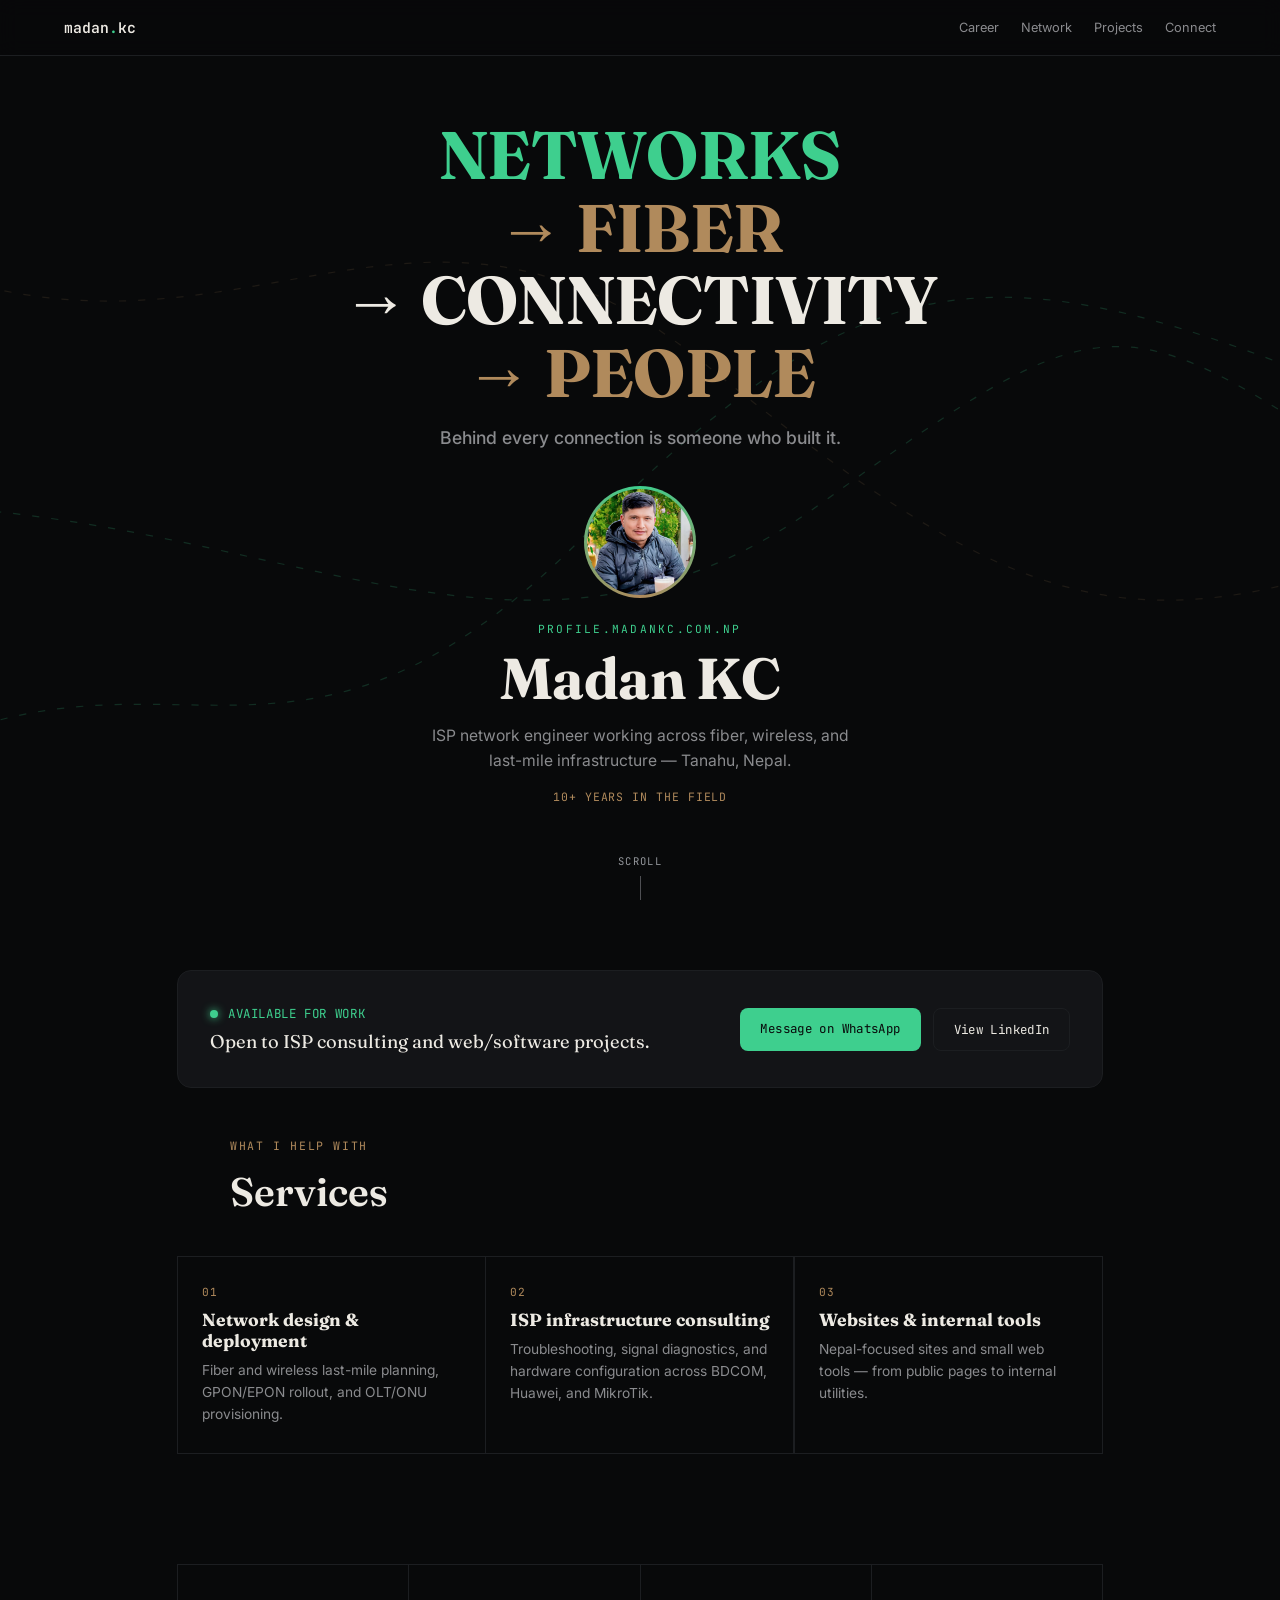
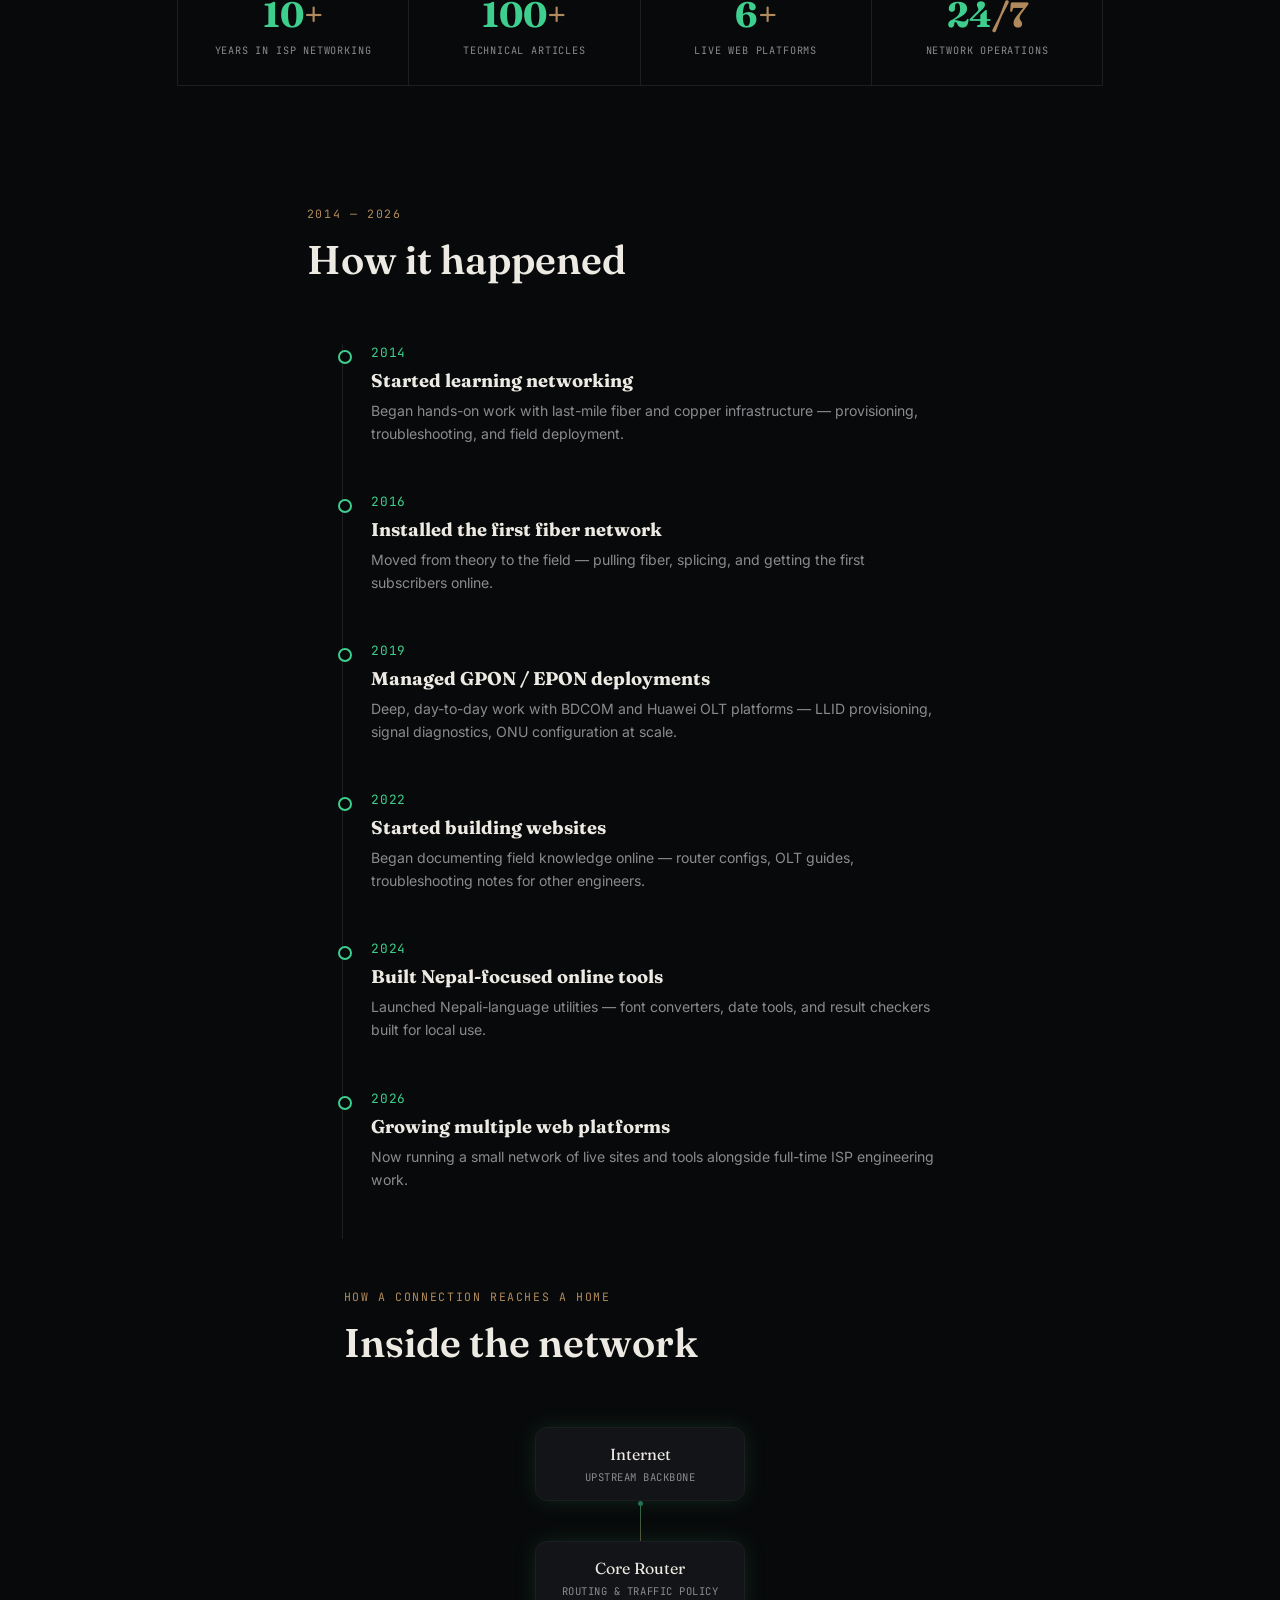
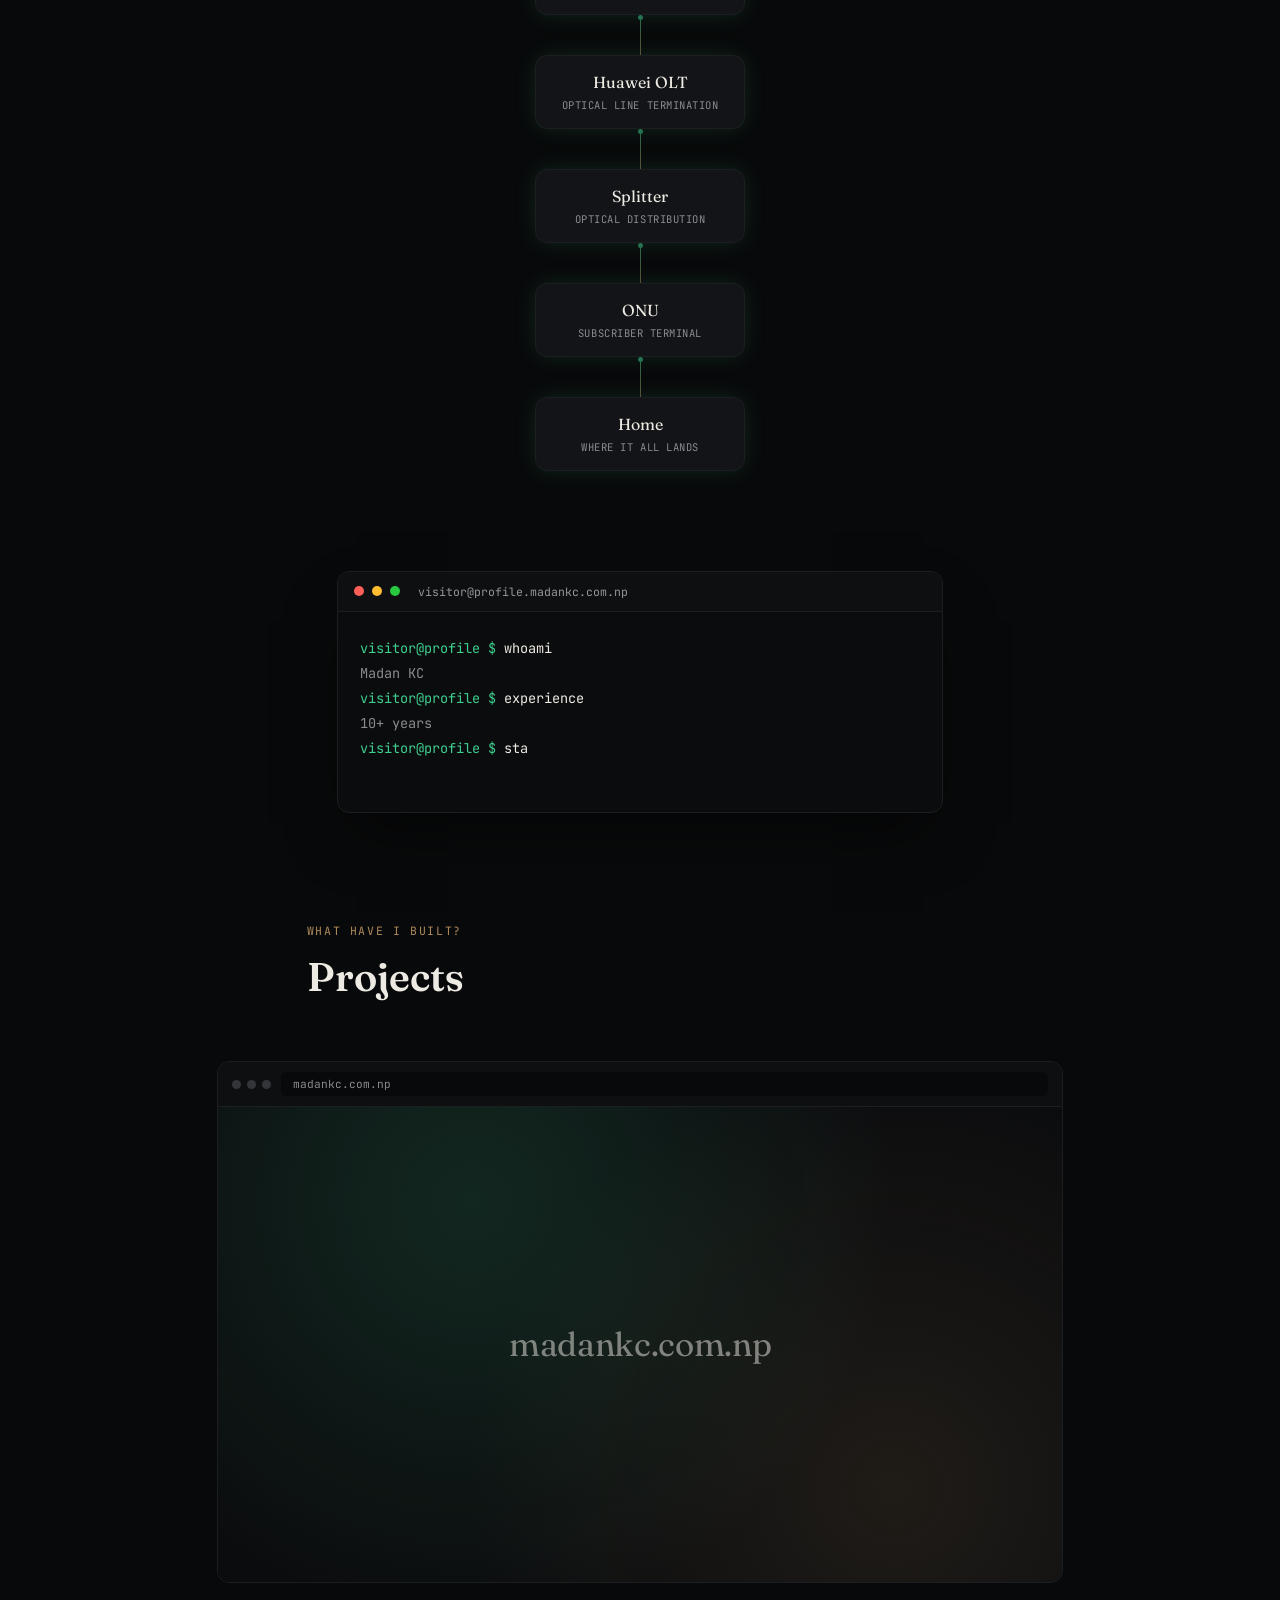
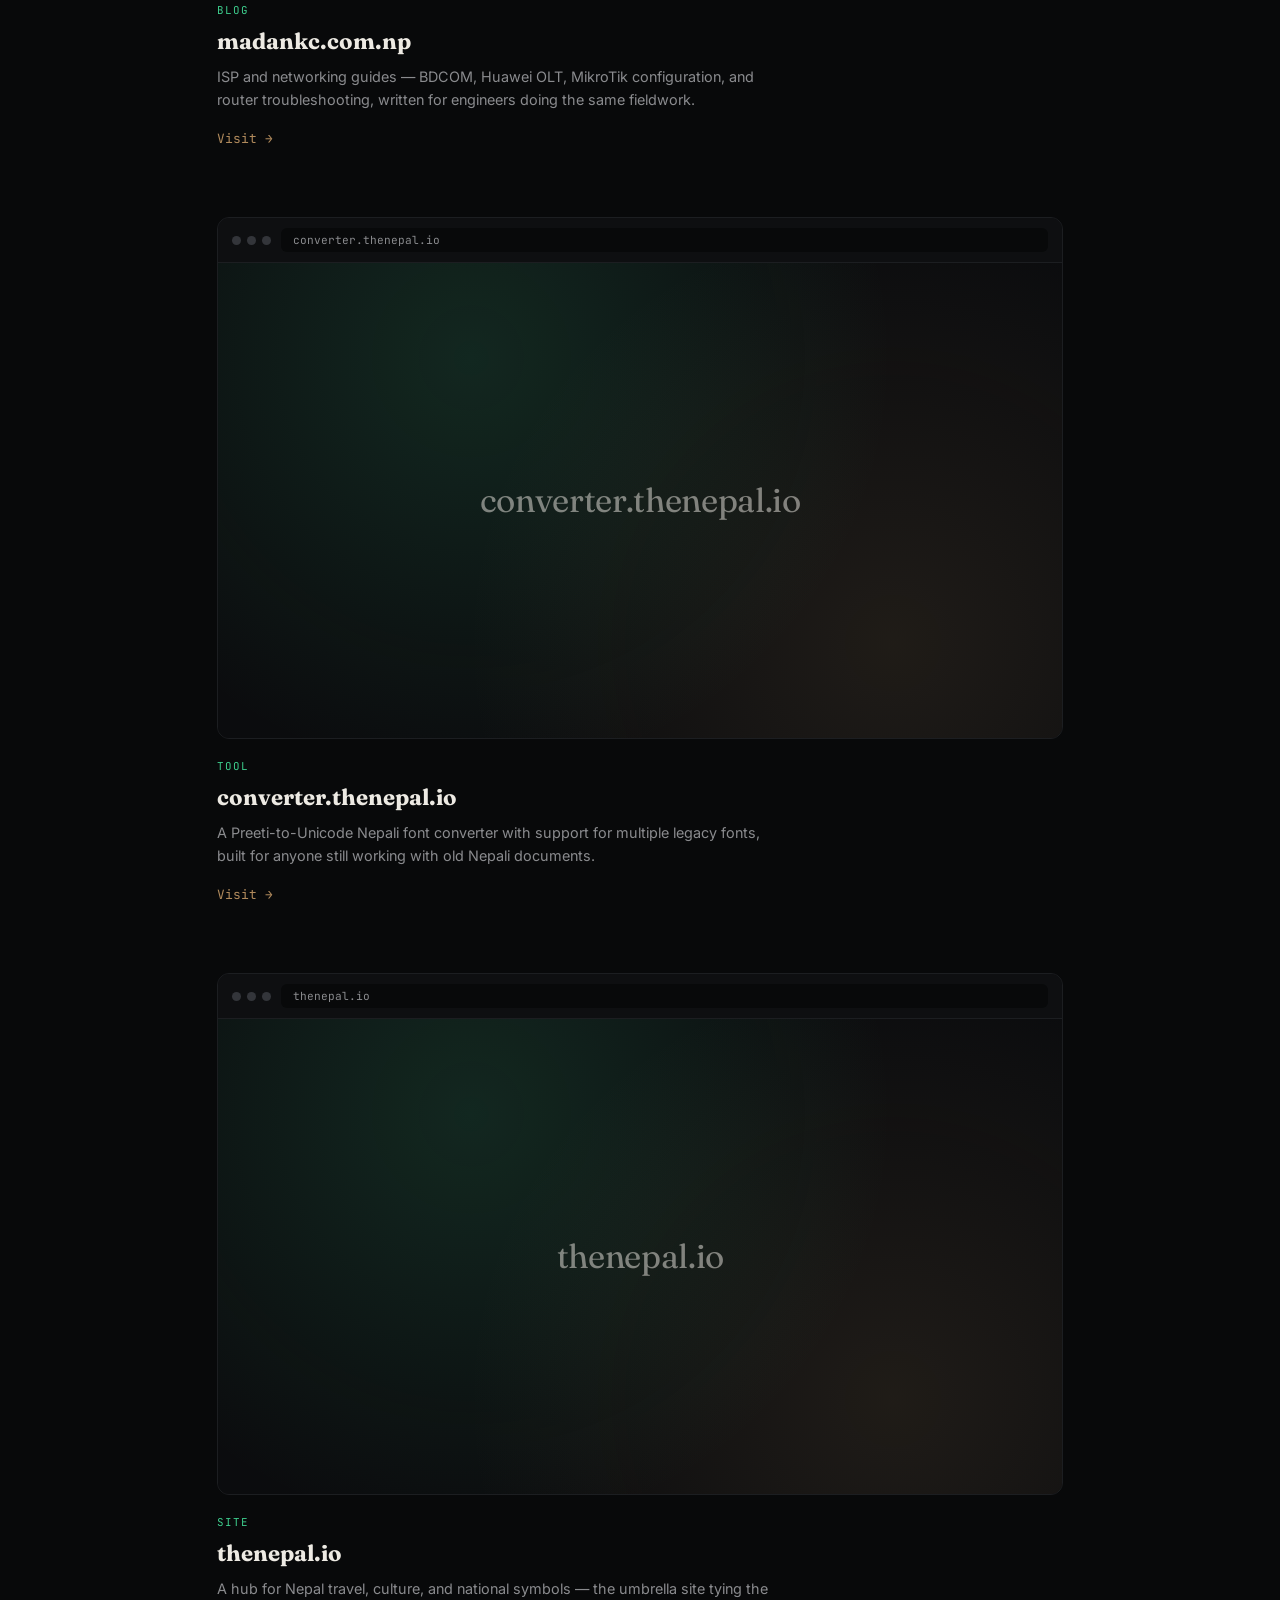
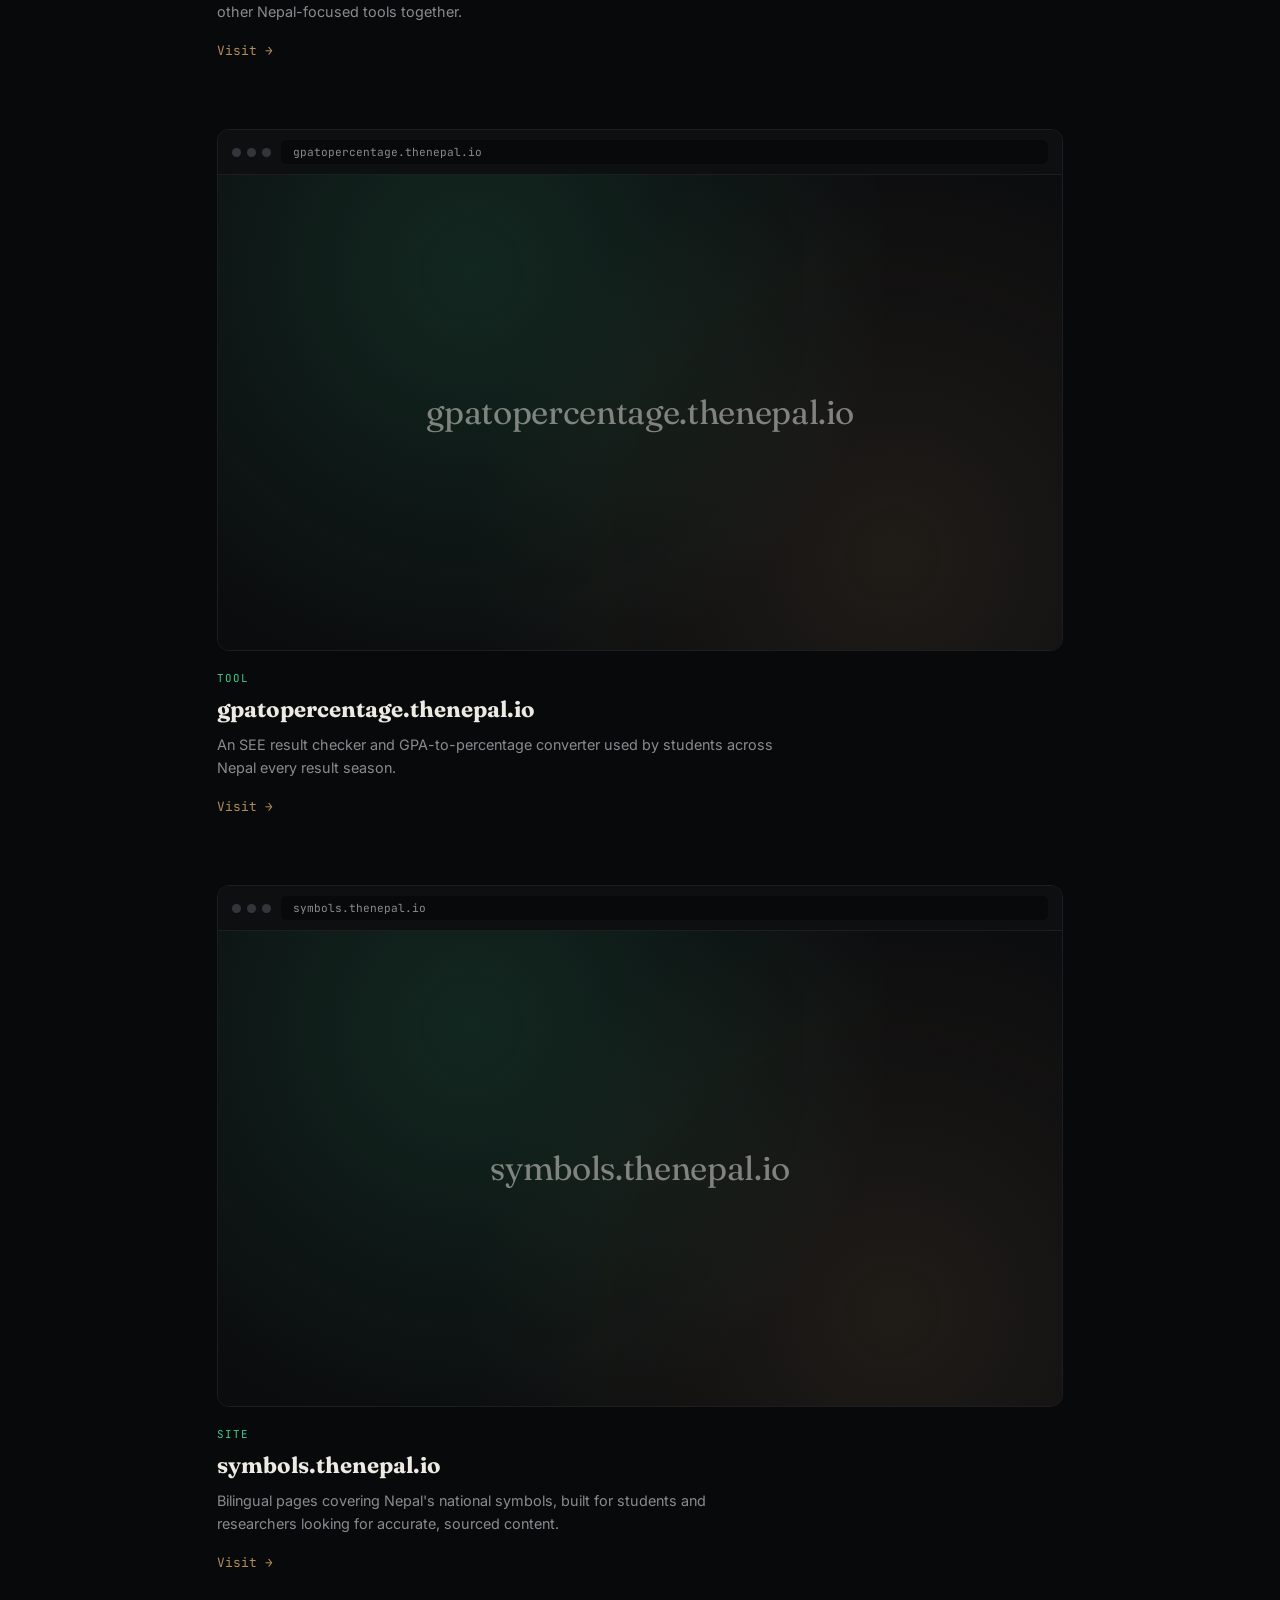
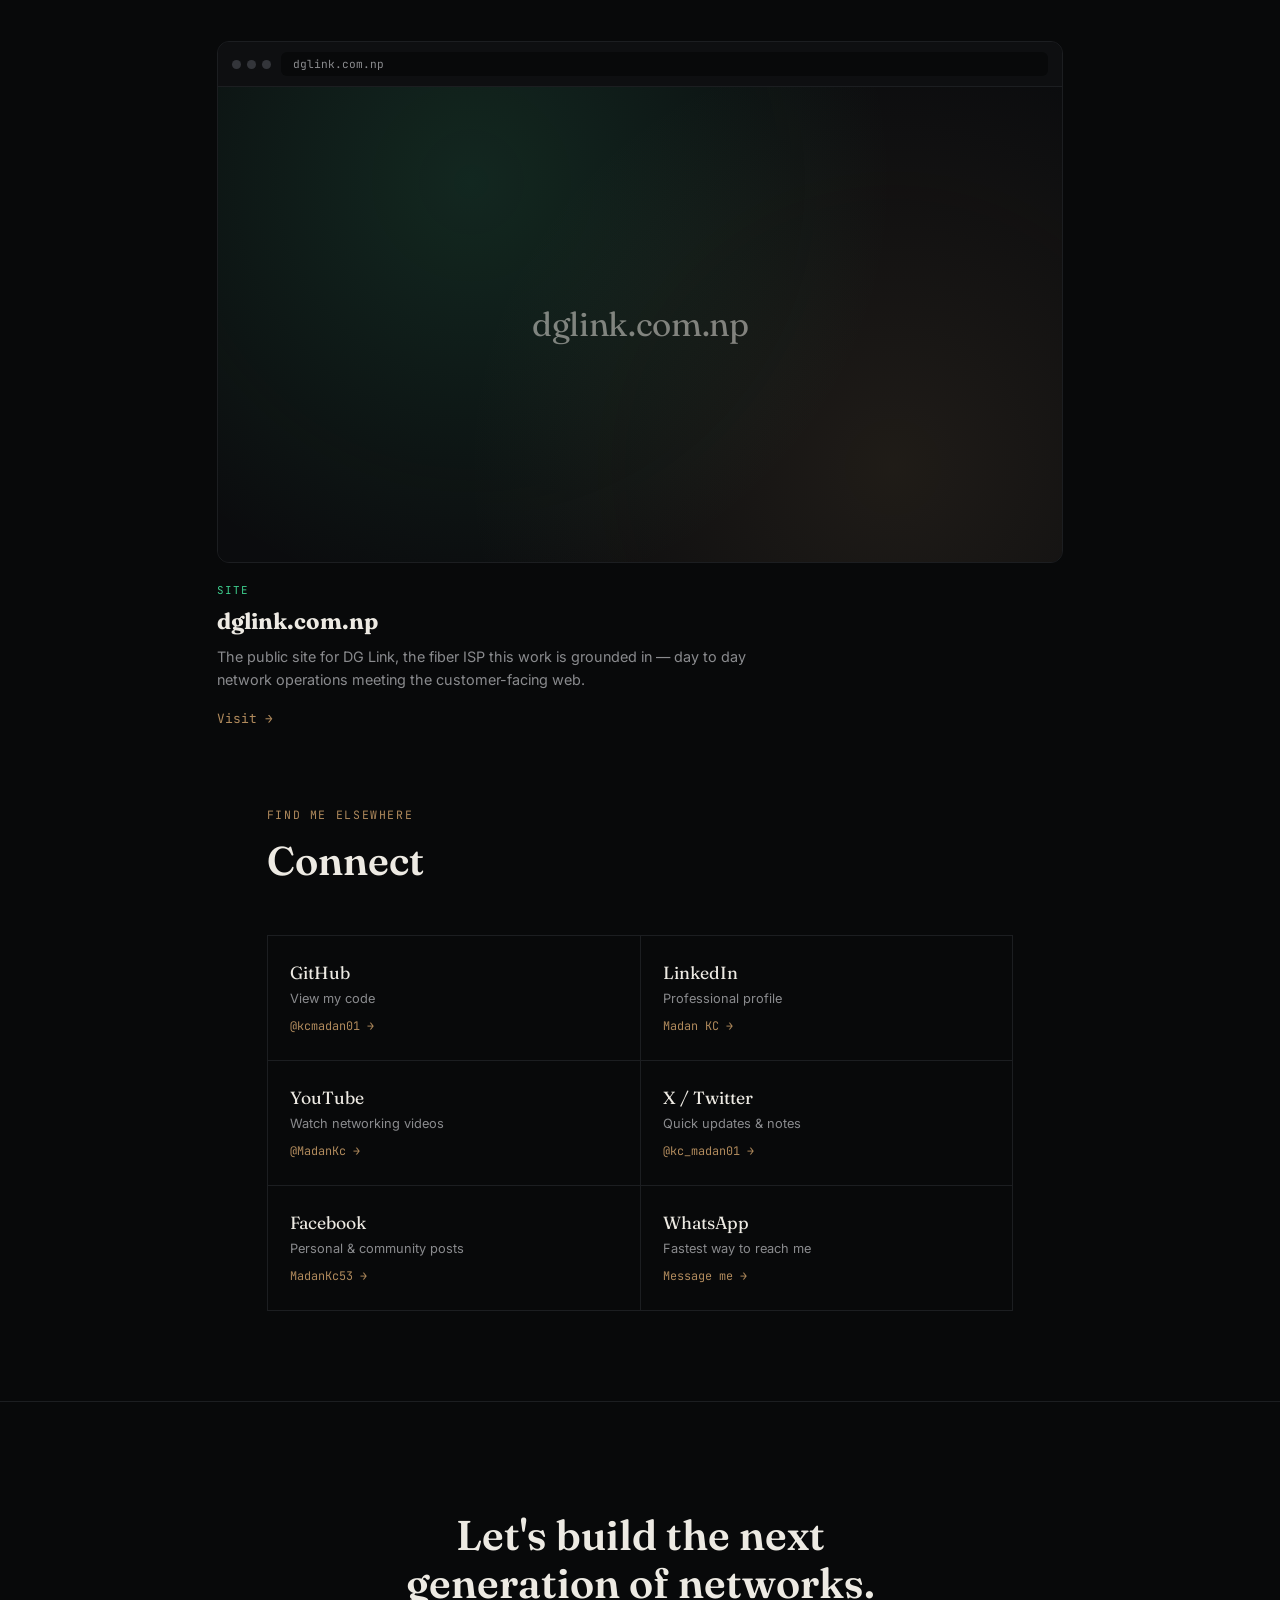
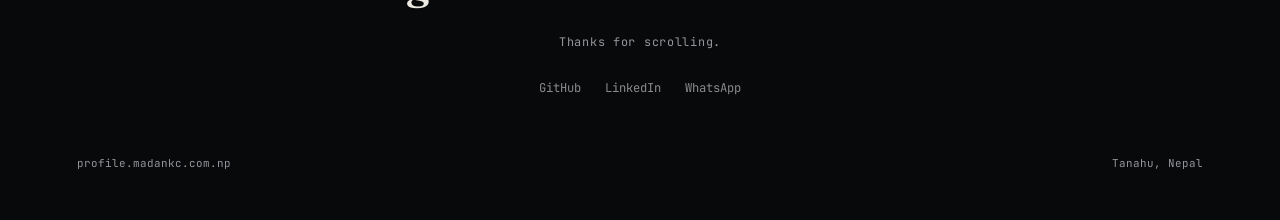
==== commit 73a243f5: "Enhance font loading and improve accessibility Updated font loading strategy and improved accessibil" ====
--- a/index.html
+++ b/index.html
@@ -26,7 +26,9 @@
 
 <link rel="preconnect" href="https://fonts.googleapis.com">
 <link rel="preconnect" href="https://fonts.gstatic.com" crossorigin>
-<link href="https://fonts.googleapis.com/css2?family=Fraunces:opsz,wght@9..144,600;9..144,700&family=Inter:wght@400;500;600;700&family=JetBrains+Mono:wght@400;500&display=swap" rel="stylesheet">
+<link rel="preload" as="style" href="https://fonts.googleapis.com/css2?family=Fraunces:opsz,wght@9..144,600;9..144,700&family=Inter:wght@400;500;600;700&family=JetBrains+Mono:wght@400;500&display=swap">
+<link rel="stylesheet" href="https://fonts.googleapis.com/css2?family=Fraunces:opsz,wght@9..144,600;9..144,700&family=Inter:wght@400;500;600;700&family=JetBrains+Mono:wght@400;500&display=swap" media="print" onload="this.media='all'">
+<noscript><link rel="stylesheet" href="https://fonts.googleapis.com/css2?family=Fraunces:opsz,wght@9..144,600;9..144,700&family=Inter:wght@400;500;600;700&family=JetBrains+Mono:wght@400;500&display=swap"></noscript>
 
 <script type="application/ld+json">
 {
@@ -56,7 +58,7 @@
     --panel:#131417;
     --panel2:#0F1012;
     --bone:#EDEAE3;
-    --dim:#6E7074;
+    --dim:#93969B;
     --dim2:#8A8B8E;
     --green:#3ECF8E;
     --brass:#B08A5C;
@@ -81,7 +83,8 @@
 
   /* ================= SCROLL PROGRESS ================= */
   .progress-rail{position:fixed;top:0;left:0;height:2px;width:100%;background:transparent;z-index:100;}
-  .progress-fill{height:100%;width:0%;background:linear-gradient(90deg,var(--green),var(--brass));}
+  .progress-fill{height:100%;width:0%;background:linear-gradient(90deg,var(--green),var(--brass));animation:growProgress linear;animation-timeline:scroll(root);}
+  @keyframes growProgress{from{width:0%;}to{width:100%;}}
 
   /* ================= NAV ================= */
   nav{
@@ -255,6 +258,8 @@
   </div>
 </nav>
 
+<main>
+
 <!-- ================= HERO ================= -->
 <section class="hero">
   <div class="fiber-bg">
@@ -275,11 +280,11 @@
 
   <div class="portrait-ring reveal" style="--i:5">
     <div class="inner">
-      <img src="/profile.jpeg" alt="Madan KC" onerror="this.parentElement.innerHTML='&lt;span class=&quot;initials&quot;&gt;MK&lt;/span&gt;'">
+      <img src="/profile.jpeg" alt="Madan KC" width="112" height="112" decoding="async" onerror="this.parentElement.innerHTML='&lt;span class=&quot;initials&quot;&gt;MK&lt;/span&gt;'">
     </div>
   </div>
   <div class="eyebrow reveal" style="--i:6">profile.madankc.com.np</div>
-  <div class="anchor-name reveal" style="--i:6">Madan KC</div>
+  <h1 class="anchor-name reveal" style="--i:6">Madan KC</h1>
   <p class="anchor-role reveal" style="--i:7">ISP network engineer working across fiber, wireless, and last-mile infrastructure — Tanahu, Nepal.</p>
   <div class="anchor-exp reveal" style="--i:8">10+ YEARS IN THE FIELD</div>
 
@@ -384,7 +389,7 @@
         <div class="ptag">Blog</div>
         <h3>madankc.com.np</h3>
         <p>ISP and networking guides — BDCOM, Huawei OLT, MikroTik configuration, and router troubleshooting, written for engineers doing the same fieldwork.</p>
-        <a href="https://madankc.com.np" target="_blank" rel="noopener">Visit →</a>
+        <a href="https://madankc.com.np" target="_blank" rel="noopener" aria-label="Visit madankc.com.np">Visit →</a>
       </div>
     </div>
 
@@ -397,7 +402,7 @@
         <div class="ptag">Tool</div>
         <h3>converter.thenepal.io</h3>
         <p>A Preeti-to-Unicode Nepali font converter with support for multiple legacy fonts, built for anyone still working with old Nepali documents.</p>
-        <a href="https://converter.thenepal.io" target="_blank" rel="noopener">Visit →</a>
+        <a href="https://converter.thenepal.io" target="_blank" rel="noopener" aria-label="Visit converter.thenepal.io">Visit →</a>
       </div>
     </div>
 
@@ -410,7 +415,7 @@
         <div class="ptag">Site</div>
         <h3>thenepal.io</h3>
         <p>A hub for Nepal travel, culture, and national symbols — the umbrella site tying the other Nepal-focused tools together.</p>
-        <a href="https://thenepal.io" target="_blank" rel="noopener">Visit →</a>
+        <a href="https://thenepal.io" target="_blank" rel="noopener" aria-label="Visit thenepal.io">Visit →</a>
       </div>
     </div>
 
@@ -423,7 +428,7 @@
         <div class="ptag">Tool</div>
         <h3>gpatopercentage.thenepal.io</h3>
         <p>An SEE result checker and GPA-to-percentage converter used by students across Nepal every result season.</p>
-        <a href="https://gpatopercentage.thenepal.io" target="_blank" rel="noopener">Visit →</a>
+        <a href="https://gpatopercentage.thenepal.io" target="_blank" rel="noopener" aria-label="Visit gpatopercentage.thenepal.io">Visit →</a>
       </div>
     </div>
 
@@ -436,7 +441,7 @@
         <div class="ptag">Site</div>
         <h3>symbols.thenepal.io</h3>
         <p>Bilingual pages covering Nepal's national symbols, built for students and researchers looking for accurate, sourced content.</p>
-        <a href="https://symbols.thenepal.io" target="_blank" rel="noopener">Visit →</a>
+        <a href="https://symbols.thenepal.io" target="_blank" rel="noopener" aria-label="Visit symbols.thenepal.io">Visit →</a>
       </div>
     </div>
 
@@ -449,7 +454,7 @@
         <div class="ptag">Site</div>
         <h3>dglink.com.np</h3>
         <p>The public site for DG Link, the fiber ISP this work is grounded in — day to day network operations meeting the customer-facing web.</p>
-        <a href="https://dglink.com.np" target="_blank" rel="noopener">Visit →</a>
+        <a href="https://dglink.com.np" target="_blank" rel="noopener" aria-label="Visit dglink.com.np">Visit →</a>
       </div>
     </div>
 
@@ -484,6 +489,8 @@
   </div>
 </section>
 
+</main>
+
 <!-- ================= PREMIUM FOOTER ================= -->
 <footer class="premium-footer">
   <div class="fline">Let's build the next<br>generation of networks.</div>
@@ -514,23 +521,7 @@
     els.forEach(function(el){ io.observe(el); });
   })();
 
-  // Lightweight rAF-throttled scroll progress bar
-  (function(){
-    var fill = document.getElementById('progressFill');
-    var ticking = false;
-    function update(){
-      var h = document.documentElement;
-      var scrolled = h.scrollTop;
-      var max = h.scrollHeight - h.clientHeight;
-      var pct = max > 0 ? (scrolled / max) * 100 : 0;
-      fill.style.width = pct + '%';
-      ticking = false;
-    }
-    window.addEventListener('scroll', function(){
-      if(!ticking){ requestAnimationFrame(update); ticking = true; }
-    }, {passive:true});
-    update();
-  })();
+  // (Scroll progress bar is now CSS-only via scroll-timeline — no JS scroll listener needed)
 
   // Animated stat counters
   (function(){
